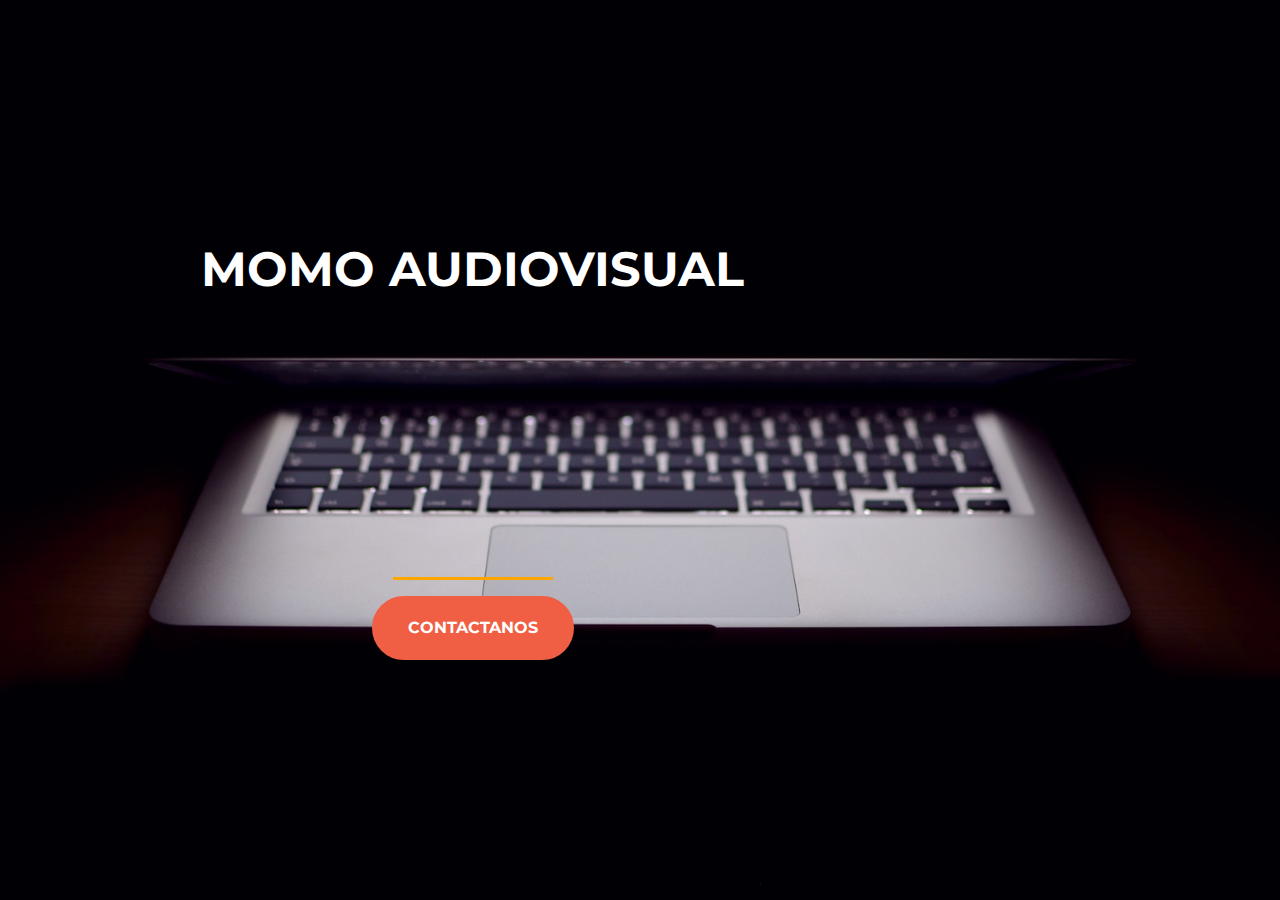
==== index.html @ d6fdf3bb "Add files via upload" ====
<!DOCTYPE html>
<html>
  <head>
    <title>Startup</title>
     <meta charset="utf-8">
    <meta name="viewport" content="width=device-width, initial-scale=1, shrink-to-fit=no">

    <!-- Google Fonts -->
    <link href="https://fonts.googleapis.com/css?family=Montserrat" rel="stylesheet">

    <!-- Bootstrap CSS from a CDN. This way you don't have to include the bootstrap file yourself -->
    <link rel="stylesheet" href="https://stackpath.bootstrapcdn.com/bootstrap/4.3.1/css/bootstrap.min.css" integrity="sha384-ggOyR0iXCbMQv3Xipma34MD+dH/1fQ784/j6cY/iJTQUOhcWr7x9JvoRxT2MZw1T" crossorigin="anonymous">
    
    <!-- Your own stylesheet -->
    <link rel="stylesheet" type="text/css" href="style.css">
  </head>
  <body>
    <div class="container h-100 d-flex align-items-center" >
      <div class="row">
      <header class="text-center col-12">
        <h1><strong> Momo Audiovisual</strong></h1>
      </header>
      <div class="espacio"></div>
      <section class="text-center col-12">
        <hr>
       <a href="https://mailchi.mp/5614dbb5515a/momoaudiovisual"> <button type="button" class="btn btn-primary btn-xl">Contactanos </button></a>
      </section>
      </div>
    </div>
  </body>
</html>
---- style.css ----
body,
html {
  width: 100%;
  height: 100%;
  font-family: 'Montserrat', sans-serif;
  color:white;
  background: url(header.jpg) no-repeat center center fixed;
  -webkit-background-size: cover;
  -moz-background-size: cover;
  -o-background-size: cover;
  background-size: cover;
}
h1  {
	font-size: 3rem;
	color: white;
	text-transform: uppercase;
}

hr{
	border-color: orange;
	border-width: 3px;
	max-width:10rem;
}


.espacio {
	height: 20rem;
}
.titulo {
	
	display: flex;
	justify-content: center;
	align-items: center;
	margin-top: center;
}
.btn {
	font-weight: 700;
	border-radius: 300px;
	text-transform: uppercase;
}
.btn-primary {
	background-color: #F05F44;
	border-color: #F05F44;
	border-width: 4px;
}
.btn-primary:hover {
	background-color: #ee4b08;
	border-color: #ee4b08;
	border-width: 6px;
}
.btn-xl {
	padding: 1rem 2rem;
}
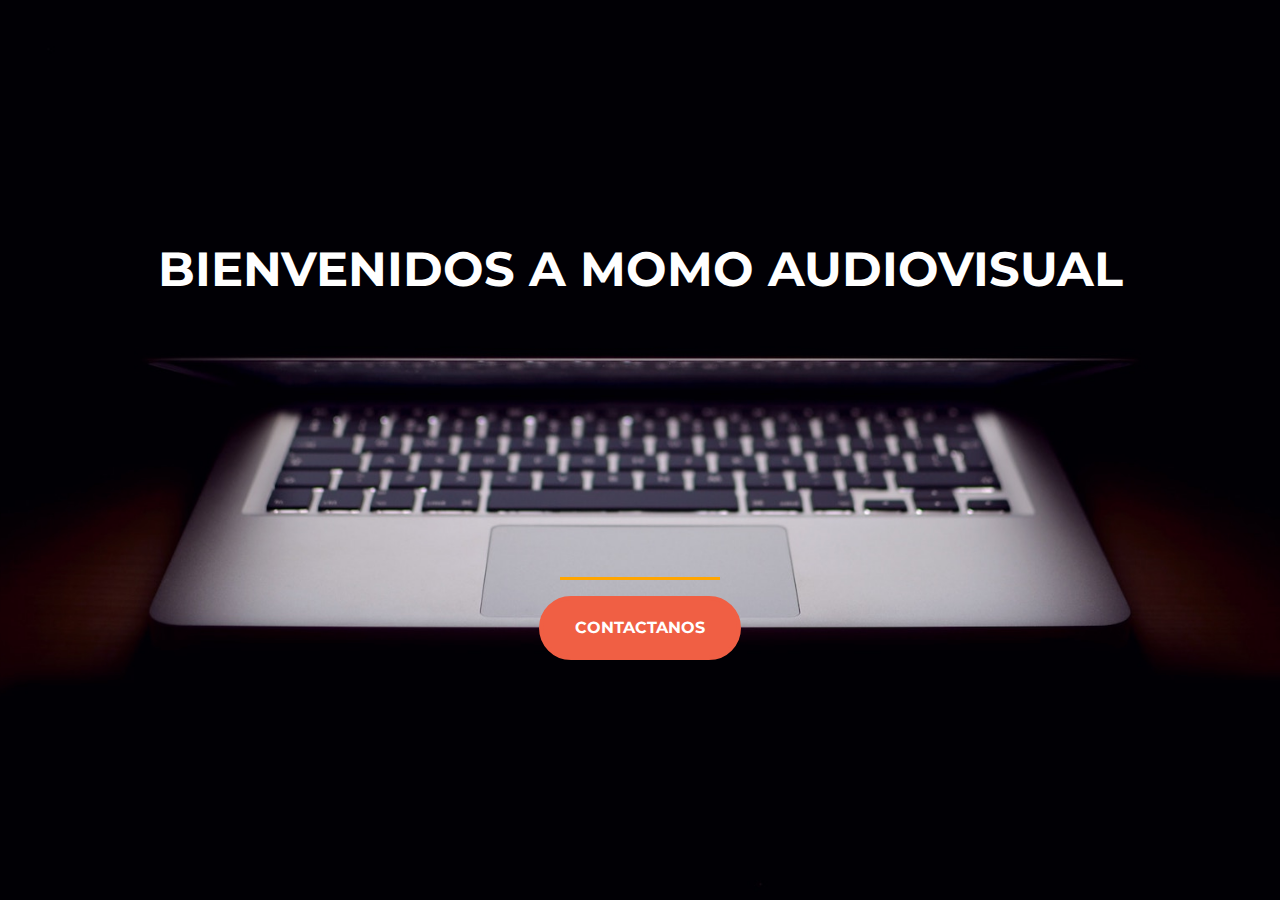
==== commit f5889d23: "Add files via upload" ====
--- a/index.html
+++ b/index.html
@@ -18,7 +18,7 @@
     <div class="container h-100 d-flex align-items-center" >
       <div class="row">
       <header class="text-center col-12">
-        <h1><strong> Momo Audiovisual</strong></h1>
+        <h1><strong> Bienvenidos a Momo Audiovisual</strong></h1>
       </header>
       <div class="espacio"></div>
       <section class="text-center col-12">
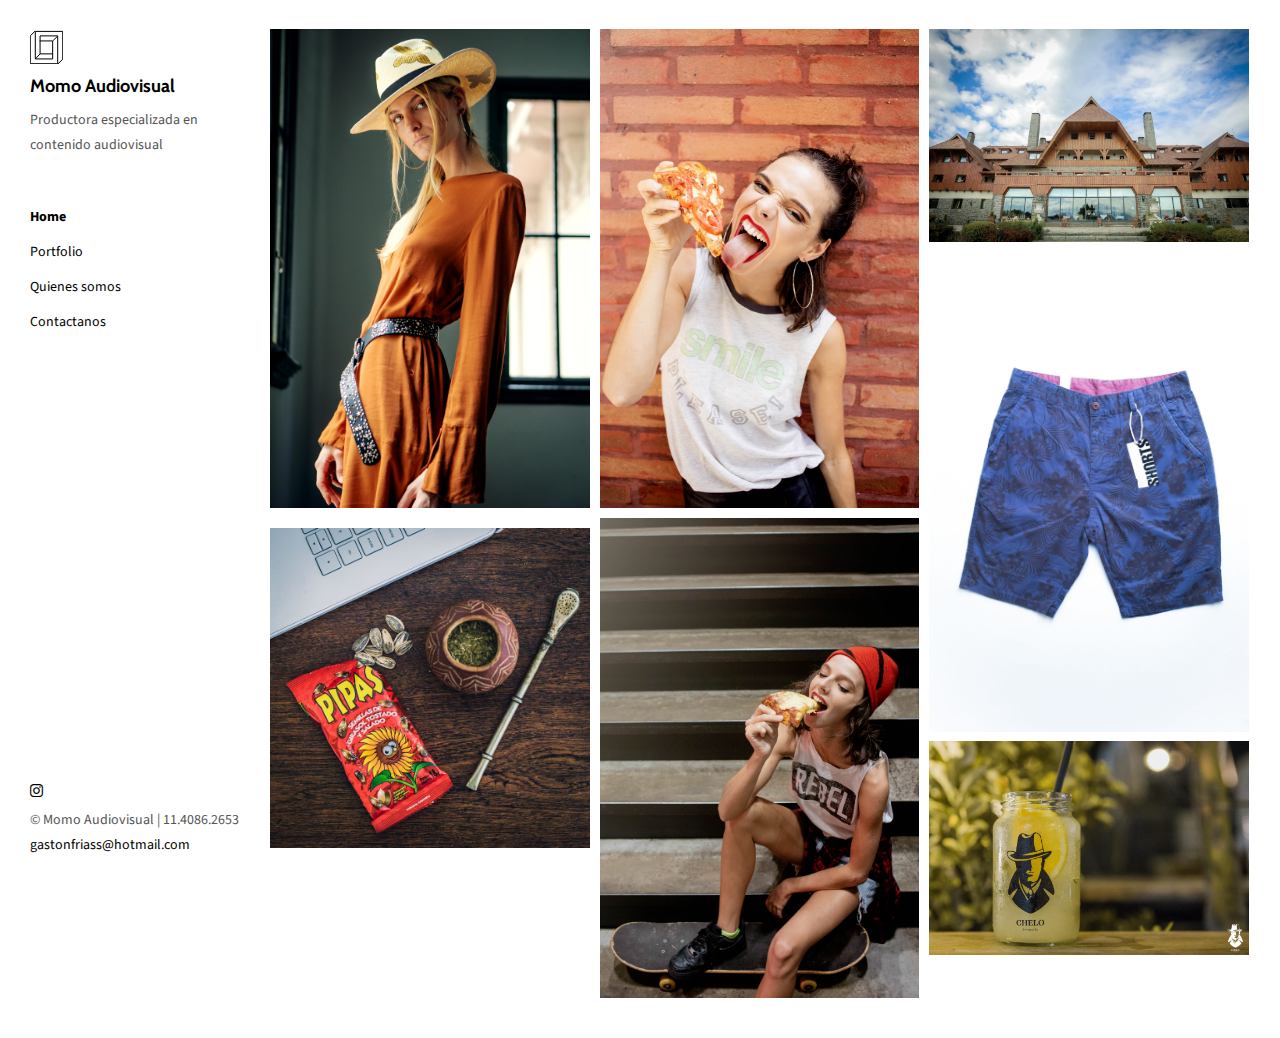
==== commit 5cae4e0c: "Add files via upload" ====
--- a/index.html
+++ b/index.html
@@ -1,31 +1,205 @@
 <!DOCTYPE html>
-<html>
-  <head>
-    <title>Startup</title>
-     <meta charset="utf-8">
-    <meta name="viewport" content="width=device-width, initial-scale=1, shrink-to-fit=no">
-
-    <!-- Google Fonts -->
-    <link href="https://fonts.googleapis.com/css?family=Montserrat" rel="stylesheet">
-
-    <!-- Bootstrap CSS from a CDN. This way you don't have to include the bootstrap file yourself -->
-    <link rel="stylesheet" href="https://stackpath.bootstrapcdn.com/bootstrap/4.3.1/css/bootstrap.min.css" integrity="sha384-ggOyR0iXCbMQv3Xipma34MD+dH/1fQ784/j6cY/iJTQUOhcWr7x9JvoRxT2MZw1T" crossorigin="anonymous">
-    
-    <!-- Your own stylesheet -->
-    <link rel="stylesheet" type="text/css" href="style.css">
-  </head>
-  <body>
-    <div class="container h-100 d-flex align-items-center" >
-      <div class="row">
-      <header class="text-center col-12">
-        <h1><strong> Bienvenidos a Momo Audiovisual</strong></h1>
-      </header>
-      <div class="espacio"></div>
-      <section class="text-center col-12">
-        <hr>
-       <a href="https://mailchi.mp/5614dbb5515a/momoaudiovisual"> <button type="button" class="btn btn-primary btn-xl">Contactanos </button></a>
-      </section>
+<html lang="en">
+
+<head>
+  <meta charset="UTF-8">
+  <meta content="IE=edge" http-equiv="X-UA-Compatible">
+  <meta content="width=device-width,initial-scale=1" name="viewport">
+  <meta content="Page description" name="description">
+  <meta name="google" content="notranslate" />
+  <meta content="Mashup templates have been developped by Orson.io team" name="author">
+
+  <!-- Disable tap highlight on IE -->
+  <meta name="msapplication-tap-highlight" content="no">
+  
+  <link href="./assets/apple-icon-180x180.png" rel="apple-touch-icon">
+  <link href="./assets/favicon.ico" rel="icon">
+
+
+
+  <title>Momo Audiovisual</title>  
+
+<link href="./main.82cfd66e.css" rel="stylesheet"></head>
+
+<body>
+
+<!-- Add your content of header -->
+<header class="">
+  <div class="navbar navbar-default visible-xs">
+    <button type="button" class="navbar-toggle collapsed">
+      <span class="sr-only">Toggle navigation</span>
+      <span class="icon-bar"></span>
+      <span class="icon-bar"></span>
+      <span class="icon-bar"></span>
+    </button>
+    <a href="./index.html" class="navbar-brand">Momo Audiovisual</a>
+  </div>
+
+  <nav class="sidebar">
+    <div class="navbar-collapse" id="navbar-collapse">
+      <div class="site-header hidden-xs">
+          <a class="site-brand" href="./index.html" title="">
+            <img class="img-responsive site-logo" alt="" src="./assets/images/mashup-logo.svg">
+            Momo Audiovisual
+          </a>
+        <p>Productora especializada en contenido audiovisual</p>
       </div>
-    </div>
-  </body>
-</html>
+      <ul class="nav">
+        <li><a href="./index.html" title="">Home</a></li>
+        <li><a href="./about.html" title="">Portfolio</a></li>
+        <li><a href="./services.html" title="">Quienes somos</a></li>
+        <li><a href="./contact.html" title="">Contactanos</a></li>
+        
+      </ul>
+
+      <nav class="nav-footer">
+        <p class="nav-footer-social-buttons">
+          <a class="fa-icon" href="https://www.instagram.com/momo.audiovisual" title="">
+            <i class="fa fa-instagram"></i>
+          </a>
+          
+        </p>
+        <p>© Momo Audiovisual | 11.4086.2653 <a href="mailto:gastonfriass@hotmail.com" title="mail">gastonfriass@hotmail.com</a></p>
+      </nav>  
+    </div> 
+  </nav>
+</header>
+<main class="" id="main-collapse">
+
+<!-- Add your site or app content here -->
+ 
+<div class="hero-full-wrapper">
+  <div class="grid">
+  <div class="gutter-sizer"></div>
+    <div class="grid-sizer"></div>
+    
+    <div class="grid-item">
+      <img class="img-responsive" alt="" src="./assets/images/img-12.jpg">
+      <a href="./project.html" class="project-description">
+        <div class="project-text-holder">
+          <div class="project-text-inner">
+            <h3>Fashion</h3>
+            <p>Entrá a nuestro portfolio</p>
+          </div>
+        </div>
+      </a>
+    </div>
+
+    
+    <div class="grid-item">
+      <img class="img-responsive" alt="" src="./assets/images/img-05.jpg">
+      <a href="./project.html" class="project-description">
+        <div class="project-text-holder">
+          <div class="project-text-inner">
+            <h3>Kentucky</h3>
+            <p>Mirá la campaña</p>
+          </div>
+        </div>
+      </a>
+    </div>
+
+    <div class="grid-item">
+      <img class="img-responsive" alt="" src="./assets/images/img-13.jpg">
+      <a href="./project.html" class="project-description">
+        <div class="project-text-holder">
+          <div class="project-text-inner">
+            <h3>Eventos</h3>
+            <p>Nuestros clientes</p>
+          </div>
+        </div>
+      </a>
+    </div>
+    <div class="grid-item">
+      <img class="img-responsive" alt="" src="./assets/images/img-07.jpg">
+      <a href="./project.html" class="project-description">
+        <div class="project-text-holder">
+          <div class="project-text-inner">
+            <h3>Foto Producto</h3>
+            <p>Mirá el resto</p>
+          </div>
+        </div>
+      </a>
+    </div>
+    
+    <div class="grid-item">
+      <img class="img-responsive" alt="" src="./assets/images/img-04.jpg">
+      <a href="./project.html" class="project-description">
+        <div class="project-text-holder">
+          <div class="project-text-inner">
+            <h3>Foto Producto</h3>
+            <p>Mirá el resto</p>
+          </div>
+        </div>
+      </a>
+    </div>
+
+    <div class="grid-item">
+      <img class="img-responsive" alt="" src="./assets/images/img-11.jpg">
+      <a href="./project.html" class="project-description">
+        <div class="project-text-holder">
+          <div class="project-text-inner">
+            <h3>Foto Producto</h3>
+            <p>Mirá el resto</p>
+          </div>
+        </div>
+      </a>
+    </div>
+
+    <div class="grid-item">
+      <img class="img-responsive" alt="" src="./assets/images/img-10.jpg">
+      <a href="./project.html" class="project-description">
+        <div class="project-text-holder">
+          <div class="project-text-inner">
+            <h3>Marcas</h3>
+            <p>Averiguá más</p>
+          </div>
+        </div>
+      </a>
+    </div>
+    <div class="grid-item">
+      <img class="img-responsive" alt="" src="./assets/images/img-03.jpg">
+      <a href="./project.html" class="project-description">
+        <div class="project-text-holder">
+          <div class="project-text-inner">
+            <h3>Foto Producto</h3>
+            <p>Discover more</p>
+          </div>
+        </div>
+      </a>
+    </div>
+    
+  </div>
+</div>
+
+
+<script>
+  document.addEventListener("DOMContentLoaded", function (event) {
+     masonryBuild();
+  });
+</script>
+
+</main>
+
+<script>
+document.addEventListener("DOMContentLoaded", function (event) {
+  navbarToggleSidebar();
+  navActivePage();
+});
+</script>
+
+<!-- Google Analytics: change UA-XXXXX-X to be your site's ID 
+
+<script>
+  (function (i, s, o, g, r, a, m) {
+    i['GoogleAnalyticsObject'] = r; i[r] = i[r] || function () {
+      (i[r].q = i[r].q || []).push(arguments)
+    }, i[r].l = 1 * new Date(); a = s.createElement(o),
+      m = s.getElementsByTagName(o)[0]; a.async = 1; a.src = g; m.parentNode.insertBefore(a, m)
+  })(window, document, 'script', '//www.google-analytics.com/analytics.js', 'ga');
+  ga('create', 'UA-XXXXX-X', 'auto');
+  ga('send', 'pageview');
+</script>
+
+--><script type="text/javascript" src="./main.85741bff.js"></script></body>
+
+</html>--- a/main.82cfd66e.css
+++ b/main.82cfd66e.css
@@ -0,0 +1,3018 @@
+@import url(https://fonts.googleapis.com/css?family=Cabin:400,700|Source+Sans+Pro:400,700);
+@import url(https://maxcdn.bootstrapcdn.com/font-awesome/4.7.0/css/font-awesome.min.css);
+/*! * Bootstrap v3.3.7 (http: //getbootstrap.com) * Copyright 2011-2016 Twitter, Inc. * Licensed under MIT (https: //github.com/twbs/bootstrap/blob/master/LICENSE) */html {
+    font-family: sans-serif;
+    -ms-text-size-adjust: 100%;
+    -webkit-text-size-adjust: 100%}
+body {
+    margin: 0}
+article,aside,details,figcaption,figure,footer,header,hgroup,main,menu,nav,section,summary {
+    display: block}
+audio,canvas,progress,video {
+    display: inline-block;
+    vertical-align: baseline}
+audio: not([controls]) {
+    display: none;
+    height: 0}
+[hidden],template {
+    display: none}
+a {
+    background-color: transparent}
+a:active,a:hover {
+    outline: 0}
+abbr[title] {
+    border-bottom: 1px dotted}
+b,strong {
+    font-weight: 700}
+dfn {
+    font-style: italic}
+h1 {
+    font-size: 2em;
+    margin: .67em 0}
+mark {
+    background: #ff0;
+    color: #000}
+small {
+    font-size: 80%}
+sub,sup {
+    font-size: 75%;
+    line-height: 0;
+    position: relative;
+    vertical-align: baseline}
+sup {
+    top: -.5em}
+sub {
+    bottom: -.25em}
+img {
+    border: 0}
+svg: not(: root) {
+    overflow: hidden}
+figure {
+    margin: 1em 40px}
+hr {
+    box-sizing: content-box;
+    height: 0}
+pre {
+    overflow: auto}
+code,kbd,pre,samp {
+    font-family: monospace,monospace;
+    font-size: 1em}
+button,input,optgroup,select,textarea {
+    color: inherit;
+    font: inherit;
+    margin: 0}
+button {
+    overflow: visible}
+button,select {
+    text-transform: none}
+button,html input[type=button],input[type=reset],input[type=submit] {
+    -webkit-appearance: button;
+    cursor: pointer}
+button[disabled],html input[disabled] {
+    cursor: default}
+button:: -moz-focus-inner,input:: -moz-focus-inner {
+    border: 0;
+    padding: 0}
+input {
+    line-height: normal}
+input[type=checkbox],input[type=radio] {
+    box-sizing: border-box;
+    padding: 0}
+input[type=number]:: -webkit-inner-spin-button,input[type=number]:: -webkit-outer-spin-button {
+    height: auto}
+input[type=search] {
+    -webkit-appearance: textfield;
+    box-sizing: content-box}
+input[type=search]:: -webkit-search-cancel-button,input[type=search]:: -webkit-search-decoration {
+    -webkit-appearance: none}
+fieldset {
+    border: 1px solid silver;
+    margin: 0 2px;
+    padding: .35em .625em .75em}
+textarea {
+    overflow: auto}
+optgroup {
+    font-weight: 700}
+table {
+    border-collapse: collapse;
+    border-spacing: 0}
+td,th {
+    padding: 0}
+@media print {
+    *,:after,:before {
+    background: transparent!important;
+    color: #000!important;
+    box-shadow: none!important;
+    text-shadow: none!important}
+a,a:visited {
+    text-decoration: underline}
+a[href]:after {
+    content: " (" attr(href) ")"}
+abbr[title]:after {
+    content: " (" attr(title) ")"}
+a[href^="#"]:after,a[href^="javascript: "]:after {
+    content: ""}
+blockquote,pre {
+    border: 1px solid #999;
+    page-break-inside: avoid}
+thead {
+    display: table-header-group}
+img,tr {
+    page-break-inside: avoid}
+img {
+    max-width: 100%!important}
+h2,h3,p {
+    orphans: 3;
+    widows: 3}
+h2,h3 {
+    page-break-after: avoid}
+.navbar {
+    display: none}
+.btn>.caret,.dropup>.btn>.caret {
+    border-top-color: #000!important}
+.label {
+    border: 1px solid #000}
+.table {
+    border-collapse: collapse!important}
+.table td,.table th {
+    background-color: #fff!important}
+.table-bordered td,.table-bordered th {
+    border: 1px solid #ddd!important}
+}
+*,:after,:before {
+    -webkit-box-sizing: border-box;
+    -moz-box-sizing: border-box;
+    box-sizing: border-box}
+html {
+    font-size: 10px;
+    -webkit-tap-highlight-color: transparent}
+body {
+    font-family: Source Sans Pro,Helvetica,Arial,sans-serif;
+    font-size: 14px;
+    line-height: 1.78;
+    color: #555;
+    background-color: #fff}
+button,input,select,textarea {
+    font-family: inherit;
+    font-size: inherit;
+    line-height: inherit}
+a {
+    color: #ff6360;
+    text-decoration: none}
+a:focus,a:hover {
+    color: #ff1814;
+    text-decoration: underline}
+a:focus {
+    outline: 5px auto -webkit-focus-ring-color;
+    outline-offset: -2px}
+figure {
+    margin: 0}
+img {
+    vertical-align: middle}
+.img-responsive {
+    display: block;
+    max-width: 100%;
+    height: auto}
+.img-rounded {
+    border-radius: 2px}
+.img-thumbnail {
+    padding: 4px;
+    line-height: 1.78;
+    background-color: #fff;
+    border: 1px solid #ddd;
+    border-radius: 2px;
+    -webkit-transition: all .2s ease-in-out;
+    -o-transition: all .2s ease-in-out;
+    transition: all .2s ease-in-out;
+    display: inline-block;
+    max-width: 100%;
+    height: auto}
+.img-circle {
+    border-radius: 50%}
+hr {
+    margin-top: 24px;
+    margin-bottom: 24px;
+    border: 0;
+    border-top: 1px solid #eee}
+.sr-only {
+    position: absolute;
+    width: 1px;
+    height: 1px;
+    margin: -1px;
+    padding: 0;
+    overflow: hidden;
+    clip: rect(0,0,0,0);
+    border: 0}
+.sr-only-focusable:active,.sr-only-focusable:focus {
+    position: static;
+    width: auto;
+    height: auto;
+    margin: 0;
+    overflow: visible;
+    clip: auto}
+[role=button] {
+    cursor: pointer}
+.h1,.h2,.h3,.h4,.h5,.h6,h1,h2,h3,h4,h5,h6 {
+    font-family: Cabin,Helvetica,Arial,sans-serif;
+    font-weight: 700;
+    line-height: 1.1;
+    color: #000}
+.h1 .small,.h1 small,.h2 .small,.h2 small,.h3 .small,.h3 small,.h4 .small,.h4 small,.h5 .small,.h5 small,.h6 .small,.h6 small,h1 .small,h1 small,h2 .small,h2 small,h3 .small,h3 small,h4 .small,h4 small,h5 .small,h5 small,h6 .small,h6 small {
+    font-weight: 400;
+    line-height: 1;
+    color: #777}
+.h1,.h2,.h3,h1,h2,h3 {
+    margin-top: 24px;
+    margin-bottom: 12px}
+.h1 .small,.h1 small,.h2 .small,.h2 small,.h3 .small,.h3 small,h1 .small,h1 small,h2 .small,h2 small,h3 .small,h3 small {
+    font-size: 65%}
+.h4,.h5,.h6,h4,h5,h6 {
+    margin-top: 12px;
+    margin-bottom: 12px}
+.h4 .small,.h4 small,.h5 .small,.h5 small,.h6 .small,.h6 small,h4 .small,h4 small,h5 .small,h5 small,h6 .small,h6 small {
+    font-size: 75%}
+.h1,h1 {
+    font-size: 44px}
+.h2,h2 {
+    font-size: 33px}
+.h3,h3 {
+    font-size: 25px}
+.h4,h4 {
+    font-size: 19px}
+.h5,h5 {
+    font-size: 14px}
+.h6,h6 {
+    font-size: 12px}
+p {
+    margin: 0 0 12px}
+.lead {
+    margin-bottom: 24px;
+    font-size: 16px;
+    font-weight: 300;
+    line-height: 1.4}
+@media (min-width: 768px) {
+    .lead {
+    font-size: 21px}
+}
+.small,small {
+    font-size: 85%}
+.mark,mark {
+    background-color: #fcf8e3;
+    padding: .2em}
+.text-left {
+    text-align: left}
+.text-right {
+    text-align: right}
+.text-center {
+    text-align: center}
+.text-justify {
+    text-align: justify}
+.text-nowrap {
+    white-space: nowrap}
+.text-lowercase {
+    text-transform: lowercase}
+.initialism,.text-uppercase {
+    text-transform: uppercase}
+.text-capitalize {
+    text-transform: capitalize}
+.text-muted {
+    color: #777}
+.text-primary {
+    color: #ff6360}
+a.text-primary:focus,a.text-primary:hover {
+    color: #ff312d}
+.text-success {
+    color: #fff}
+a.text-success:focus,a.text-success:hover {
+    color: #e6e6e6}
+.text-info {
+    color: #31708f}
+a.text-info:focus,a.text-info:hover {
+    color: #245269}
+.text-warning {
+    color: #8a6d3b}
+a.text-warning:focus,a.text-warning:hover {
+    color: #66512c}
+.text-danger {
+    color: #fff}
+a.text-danger:focus,a.text-danger:hover {
+    color: #e6e6e6}
+.bg-primary {
+    color: #fff;
+    background-color: #ff6360}
+a.bg-primary:focus,a.bg-primary:hover {
+    background-color: #ff312d}
+.bg-success {
+    background-color: #57ce6e}
+a.bg-success:focus,a.bg-success:hover {
+    background-color: #37bb50}
+.bg-info {
+    background-color: #d9edf7}
+a.bg-info:focus,a.bg-info:hover {
+    background-color: #afd9ee}
+.bg-warning {
+    background-color: #fcf8e3}
+a.bg-warning:focus,a.bg-warning:hover {
+    background-color: #f7ecb5}
+.bg-danger {
+    background-color: #ee624b}
+a.bg-danger:focus,a.bg-danger:hover {
+    background-color: #ea391c}
+.page-header {
+    padding-bottom: 11px;
+    margin: 48px 0 24px;
+    border-bottom: 1px solid #eee}
+ol,ul {
+    margin-top: 0;
+    margin-bottom: 12px}
+ol ol,ol ul,ul ol,ul ul {
+    margin-bottom: 0}
+.list-inline,.list-unstyled {
+    padding-left: 0;
+    list-style: none}
+.list-inline {
+    margin-left: -5px}
+.list-inline>li {
+    display: inline-block;
+    padding-left: 5px;
+    padding-right: 5px}
+dl {
+    margin-top: 0;
+    margin-bottom: 24px}
+dd,dt {
+    line-height: 1.78}
+dt {
+    font-weight: 700}
+dd {
+    margin-left: 0}
+.dl-horizontal dd:after,.dl-horizontal dd:before {
+    content: " ";
+    display: table}
+.dl-horizontal dd:after {
+    clear: both}
+@media (min-width: 768px) {
+    .dl-horizontal dt {
+    float: left;
+    width: 160px;
+    clear: left;
+    text-align: right;
+    overflow: hidden;
+    text-overflow: ellipsis;
+    white-space: nowrap}
+.dl-horizontal dd {
+    margin-left: 180px}
+}
+abbr[data-original-title],abbr[title] {
+    cursor: help;
+    border-bottom: 1px dotted #777}
+.initialism {
+    font-size: 90%}
+blockquote {
+    padding: 12px 24px;
+    margin: 0 0 24px;
+    font-size: 17.5px;
+    border-left: 5px solid #eee}
+blockquote ol: last-child,blockquote p: last-child,blockquote ul: last-child {
+    margin-bottom: 0}
+blockquote .small,blockquote footer,blockquote small {
+    display: block;
+    font-size: 80%;
+    line-height: 1.78;
+    color: #777}
+blockquote .small:before,blockquote footer:before,blockquote small:before {
+    content: "\2014 \A0"}
+.blockquote-reverse,blockquote.pull-right {
+    padding-right: 15px;
+    padding-left: 0;
+    border-right: 5px solid #eee;
+    border-left: 0;
+    text-align: right}
+.blockquote-reverse .small:before,.blockquote-reverse footer:before,.blockquote-reverse small:before,blockquote.pull-right .small:before,blockquote.pull-right footer:before,blockquote.pull-right small:before {
+    content: ""}
+.blockquote-reverse .small:after,.blockquote-reverse footer:after,.blockquote-reverse small:after,blockquote.pull-right .small:after,blockquote.pull-right footer:after,blockquote.pull-right small:after {
+    content: "\A0 \2014"}
+address {
+    margin-bottom: 24px;
+    font-style: normal;
+    line-height: 1.78}
+code,kbd,pre,samp {
+    font-family: Menlo,Monaco,Consolas,Courier New,monospace}
+code {
+    color: #c7254e;
+    background-color: #f9f2f4}
+code,kbd {
+    padding: 2px 4px;
+    font-size: 90%;
+    border-radius: 2px}
+kbd {
+    color: #fff;
+    background-color: #333;
+    box-shadow: inset 0 -1px 0 rgba(0,0,0,.25)}
+kbd kbd {
+    padding: 0;
+    font-size: 100%;
+    font-weight: 700;
+    box-shadow: none}
+pre {
+    display: block;
+    padding: 11.5px;
+    margin: 0 0 12px;
+    font-size: 13px;
+    line-height: 1.78;
+    word-break: break-all;
+    word-wrap: break-word;
+    color: #333;
+    background-color: #f5f5f5;
+    border: 1px solid #ccc;
+    border-radius: 2px}
+pre code {
+    padding: 0;
+    font-size: inherit;
+    color: inherit;
+    white-space: pre-wrap;
+    background-color: transparent;
+    border-radius: 0}
+.pre-scrollable {
+    max-height: 340px;
+    overflow-y: scroll}
+.container {
+    margin-right: auto;
+    margin-left: auto;
+    padding-left: 15px;
+    padding-right: 15px}
+.container:after,.container:before {
+    content: " ";
+    display: table}
+.container:after {
+    clear: both}
+@media (min-width: 768px) {
+    .container {
+    width: 750px}
+}
+@media (min-width: 992px) {
+    .container {
+    width: 970px}
+}
+@media (min-width: 1200px) {
+    .container {
+    width: 1170px}
+}
+.container-fluid {
+    margin-right: auto;
+    margin-left: auto;
+    padding-left: 15px;
+    padding-right: 15px}
+.container-fluid:after,.container-fluid:before {
+    content: " ";
+    display: table}
+.container-fluid:after {
+    clear: both}
+.row {
+    margin-left: -15px;
+    margin-right: -15px}
+.row:after,.row:before {
+    content: " ";
+    display: table}
+.row:after {
+    clear: both}
+.col-lg-1,.col-lg-2,.col-lg-3,.col-lg-4,.col-lg-5,.col-lg-6,.col-lg-7,.col-lg-8,.col-lg-9,.col-lg-10,.col-lg-11,.col-lg-12,.col-md-1,.col-md-2,.col-md-3,.col-md-4,.col-md-5,.col-md-6,.col-md-7,.col-md-8,.col-md-9,.col-md-10,.col-md-11,.col-md-12,.col-sm-1,.col-sm-2,.col-sm-3,.col-sm-4,.col-sm-5,.col-sm-6,.col-sm-7,.col-sm-8,.col-sm-9,.col-sm-10,.col-sm-11,.col-sm-12,.col-xs-1,.col-xs-2,.col-xs-3,.col-xs-4,.col-xs-5,.col-xs-6,.col-xs-7,.col-xs-8,.col-xs-9,.col-xs-10,.col-xs-11,.col-xs-12 {
+    position: relative;
+    min-height: 1px;
+    padding-left: 15px;
+    padding-right: 15px}
+.col-xs-1,.col-xs-2,.col-xs-3,.col-xs-4,.col-xs-5,.col-xs-6,.col-xs-7,.col-xs-8,.col-xs-9,.col-xs-10,.col-xs-11,.col-xs-12 {
+    float: left}
+.col-xs-1 {
+    width: 8.33333%}
+.col-xs-2 {
+    width: 16.66667%}
+.col-xs-3 {
+    width: 25%}
+.col-xs-4 {
+    width: 33.33333%}
+.col-xs-5 {
+    width: 41.66667%}
+.col-xs-6 {
+    width: 50%}
+.col-xs-7 {
+    width: 58.33333%}
+.col-xs-8 {
+    width: 66.66667%}
+.col-xs-9 {
+    width: 75%}
+.col-xs-10 {
+    width: 83.33333%}
+.col-xs-11 {
+    width: 91.66667%}
+.col-xs-12 {
+    width: 100%}
+.col-xs-pull-0 {
+    right: auto}
+.col-xs-pull-1 {
+    right: 8.33333%}
+.col-xs-pull-2 {
+    right: 16.66667%}
+.col-xs-pull-3 {
+    right: 25%}
+.col-xs-pull-4 {
+    right: 33.33333%}
+.col-xs-pull-5 {
+    right: 41.66667%}
+.col-xs-pull-6 {
+    right: 50%}
+.col-xs-pull-7 {
+    right: 58.33333%}
+.col-xs-pull-8 {
+    right: 66.66667%}
+.col-xs-pull-9 {
+    right: 75%}
+.col-xs-pull-10 {
+    right: 83.33333%}
+.col-xs-pull-11 {
+    right: 91.66667%}
+.col-xs-pull-12 {
+    right: 100%}
+.col-xs-push-0 {
+    left: auto}
+.col-xs-push-1 {
+    left: 8.33333%}
+.col-xs-push-2 {
+    left: 16.66667%}
+.col-xs-push-3 {
+    left: 25%}
+.col-xs-push-4 {
+    left: 33.33333%}
+.col-xs-push-5 {
+    left: 41.66667%}
+.col-xs-push-6 {
+    left: 50%}
+.col-xs-push-7 {
+    left: 58.33333%}
+.col-xs-push-8 {
+    left: 66.66667%}
+.col-xs-push-9 {
+    left: 75%}
+.col-xs-push-10 {
+    left: 83.33333%}
+.col-xs-push-11 {
+    left: 91.66667%}
+.col-xs-push-12 {
+    left: 100%}
+.col-xs-offset-0 {
+    margin-left: 0}
+.col-xs-offset-1 {
+    margin-left: 8.33333%}
+.col-xs-offset-2 {
+    margin-left: 16.66667%}
+.col-xs-offset-3 {
+    margin-left: 25%}
+.col-xs-offset-4 {
+    margin-left: 33.33333%}
+.col-xs-offset-5 {
+    margin-left: 41.66667%}
+.col-xs-offset-6 {
+    margin-left: 50%}
+.col-xs-offset-7 {
+    margin-left: 58.33333%}
+.col-xs-offset-8 {
+    margin-left: 66.66667%}
+.col-xs-offset-9 {
+    margin-left: 75%}
+.col-xs-offset-10 {
+    margin-left: 83.33333%}
+.col-xs-offset-11 {
+    margin-left: 91.66667%}
+.col-xs-offset-12 {
+    margin-left: 100%}
+@media (min-width: 768px) {
+    .col-sm-1,.col-sm-2,.col-sm-3,.col-sm-4,.col-sm-5,.col-sm-6,.col-sm-7,.col-sm-8,.col-sm-9,.col-sm-10,.col-sm-11,.col-sm-12 {
+    float: left}
+.col-sm-1 {
+    width: 8.33333%}
+.col-sm-2 {
+    width: 16.66667%}
+.col-sm-3 {
+    width: 25%}
+.col-sm-4 {
+    width: 33.33333%}
+.col-sm-5 {
+    width: 41.66667%}
+.col-sm-6 {
+    width: 50%}
+.col-sm-7 {
+    width: 58.33333%}
+.col-sm-8 {
+    width: 66.66667%}
+.col-sm-9 {
+    width: 75%}
+.col-sm-10 {
+    width: 83.33333%}
+.col-sm-11 {
+    width: 91.66667%}
+.col-sm-12 {
+    width: 100%}
+.col-sm-pull-0 {
+    right: auto}
+.col-sm-pull-1 {
+    right: 8.33333%}
+.col-sm-pull-2 {
+    right: 16.66667%}
+.col-sm-pull-3 {
+    right: 25%}
+.col-sm-pull-4 {
+    right: 33.33333%}
+.col-sm-pull-5 {
+    right: 41.66667%}
+.col-sm-pull-6 {
+    right: 50%}
+.col-sm-pull-7 {
+    right: 58.33333%}
+.col-sm-pull-8 {
+    right: 66.66667%}
+.col-sm-pull-9 {
+    right: 75%}
+.col-sm-pull-10 {
+    right: 83.33333%}
+.col-sm-pull-11 {
+    right: 91.66667%}
+.col-sm-pull-12 {
+    right: 100%}
+.col-sm-push-0 {
+    left: auto}
+.col-sm-push-1 {
+    left: 8.33333%}
+.col-sm-push-2 {
+    left: 16.66667%}
+.col-sm-push-3 {
+    left: 25%}
+.col-sm-push-4 {
+    left: 33.33333%}
+.col-sm-push-5 {
+    left: 41.66667%}
+.col-sm-push-6 {
+    left: 50%}
+.col-sm-push-7 {
+    left: 58.33333%}
+.col-sm-push-8 {
+    left: 66.66667%}
+.col-sm-push-9 {
+    left: 75%}
+.col-sm-push-10 {
+    left: 83.33333%}
+.col-sm-push-11 {
+    left: 91.66667%}
+.col-sm-push-12 {
+    left: 100%}
+.col-sm-offset-0 {
+    margin-left: 0}
+.col-sm-offset-1 {
+    margin-left: 8.33333%}
+.col-sm-offset-2 {
+    margin-left: 16.66667%}
+.col-sm-offset-3 {
+    margin-left: 25%}
+.col-sm-offset-4 {
+    margin-left: 33.33333%}
+.col-sm-offset-5 {
+    margin-left: 41.66667%}
+.col-sm-offset-6 {
+    margin-left: 50%}
+.col-sm-offset-7 {
+    margin-left: 58.33333%}
+.col-sm-offset-8 {
+    margin-left: 66.66667%}
+.col-sm-offset-9 {
+    margin-left: 75%}
+.col-sm-offset-10 {
+    margin-left: 83.33333%}
+.col-sm-offset-11 {
+    margin-left: 91.66667%}
+.col-sm-offset-12 {
+    margin-left: 100%}
+}
+@media (min-width: 992px) {
+    .col-md-1,.col-md-2,.col-md-3,.col-md-4,.col-md-5,.col-md-6,.col-md-7,.col-md-8,.col-md-9,.col-md-10,.col-md-11,.col-md-12 {
+    float: left}
+.col-md-1 {
+    width: 8.33333%}
+.col-md-2 {
+    width: 16.66667%}
+.col-md-3 {
+    width: 25%}
+.col-md-4 {
+    width: 33.33333%}
+.col-md-5 {
+    width: 41.66667%}
+.col-md-6 {
+    width: 50%}
+.col-md-7 {
+    width: 58.33333%}
+.col-md-8 {
+    width: 66.66667%}
+.col-md-9 {
+    width: 75%}
+.col-md-10 {
+    width: 83.33333%}
+.col-md-11 {
+    width: 91.66667%}
+.col-md-12 {
+    width: 100%}
+.col-md-pull-0 {
+    right: auto}
+.col-md-pull-1 {
+    right: 8.33333%}
+.col-md-pull-2 {
+    right: 16.66667%}
+.col-md-pull-3 {
+    right: 25%}
+.col-md-pull-4 {
+    right: 33.33333%}
+.col-md-pull-5 {
+    right: 41.66667%}
+.col-md-pull-6 {
+    right: 50%}
+.col-md-pull-7 {
+    right: 58.33333%}
+.col-md-pull-8 {
+    right: 66.66667%}
+.col-md-pull-9 {
+    right: 75%}
+.col-md-pull-10 {
+    right: 83.33333%}
+.col-md-pull-11 {
+    right: 91.66667%}
+.col-md-pull-12 {
+    right: 100%}
+.col-md-push-0 {
+    left: auto}
+.col-md-push-1 {
+    left: 8.33333%}
+.col-md-push-2 {
+    left: 16.66667%}
+.col-md-push-3 {
+    left: 25%}
+.col-md-push-4 {
+    left: 33.33333%}
+.col-md-push-5 {
+    left: 41.66667%}
+.col-md-push-6 {
+    left: 50%}
+.col-md-push-7 {
+    left: 58.33333%}
+.col-md-push-8 {
+    left: 66.66667%}
+.col-md-push-9 {
+    left: 75%}
+.col-md-push-10 {
+    left: 83.33333%}
+.col-md-push-11 {
+    left: 91.66667%}
+.col-md-push-12 {
+    left: 100%}
+.col-md-offset-0 {
+    margin-left: 0}
+.col-md-offset-1 {
+    margin-left: 8.33333%}
+.col-md-offset-2 {
+    margin-left: 16.66667%}
+.col-md-offset-3 {
+    margin-left: 25%}
+.col-md-offset-4 {
+    margin-left: 33.33333%}
+.col-md-offset-5 {
+    margin-left: 41.66667%}
+.col-md-offset-6 {
+    margin-left: 50%}
+.col-md-offset-7 {
+    margin-left: 58.33333%}
+.col-md-offset-8 {
+    margin-left: 66.66667%}
+.col-md-offset-9 {
+    margin-left: 75%}
+.col-md-offset-10 {
+    margin-left: 83.33333%}
+.col-md-offset-11 {
+    margin-left: 91.66667%}
+.col-md-offset-12 {
+    margin-left: 100%}
+}
+@media (min-width: 1200px) {
+    .col-lg-1,.col-lg-2,.col-lg-3,.col-lg-4,.col-lg-5,.col-lg-6,.col-lg-7,.col-lg-8,.col-lg-9,.col-lg-10,.col-lg-11,.col-lg-12 {
+    float: left}
+.col-lg-1 {
+    width: 8.33333%}
+.col-lg-2 {
+    width: 16.66667%}
+.col-lg-3 {
+    width: 25%}
+.col-lg-4 {
+    width: 33.33333%}
+.col-lg-5 {
+    width: 41.66667%}
+.col-lg-6 {
+    width: 50%}
+.col-lg-7 {
+    width: 58.33333%}
+.col-lg-8 {
+    width: 66.66667%}
+.col-lg-9 {
+    width: 75%}
+.col-lg-10 {
+    width: 83.33333%}
+.col-lg-11 {
+    width: 91.66667%}
+.col-lg-12 {
+    width: 100%}
+.col-lg-pull-0 {
+    right: auto}
+.col-lg-pull-1 {
+    right: 8.33333%}
+.col-lg-pull-2 {
+    right: 16.66667%}
+.col-lg-pull-3 {
+    right: 25%}
+.col-lg-pull-4 {
+    right: 33.33333%}
+.col-lg-pull-5 {
+    right: 41.66667%}
+.col-lg-pull-6 {
+    right: 50%}
+.col-lg-pull-7 {
+    right: 58.33333%}
+.col-lg-pull-8 {
+    right: 66.66667%}
+.col-lg-pull-9 {
+    right: 75%}
+.col-lg-pull-10 {
+    right: 83.33333%}
+.col-lg-pull-11 {
+    right: 91.66667%}
+.col-lg-pull-12 {
+    right: 100%}
+.col-lg-push-0 {
+    left: auto}
+.col-lg-push-1 {
+    left: 8.33333%}
+.col-lg-push-2 {
+    left: 16.66667%}
+.col-lg-push-3 {
+    left: 25%}
+.col-lg-push-4 {
+    left: 33.33333%}
+.col-lg-push-5 {
+    left: 41.66667%}
+.col-lg-push-6 {
+    left: 50%}
+.col-lg-push-7 {
+    left: 58.33333%}
+.col-lg-push-8 {
+    left: 66.66667%}
+.col-lg-push-9 {
+    left: 75%}
+.col-lg-push-10 {
+    left: 83.33333%}
+.col-lg-push-11 {
+    left: 91.66667%}
+.col-lg-push-12 {
+    left: 100%}
+.col-lg-offset-0 {
+    margin-left: 0}
+.col-lg-offset-1 {
+    margin-left: 8.33333%}
+.col-lg-offset-2 {
+    margin-left: 16.66667%}
+.col-lg-offset-3 {
+    margin-left: 25%}
+.col-lg-offset-4 {
+    margin-left: 33.33333%}
+.col-lg-offset-5 {
+    margin-left: 41.66667%}
+.col-lg-offset-6 {
+    margin-left: 50%}
+.col-lg-offset-7 {
+    margin-left: 58.33333%}
+.col-lg-offset-8 {
+    margin-left: 66.66667%}
+.col-lg-offset-9 {
+    margin-left: 75%}
+.col-lg-offset-10 {
+    margin-left: 83.33333%}
+.col-lg-offset-11 {
+    margin-left: 91.66667%}
+.col-lg-offset-12 {
+    margin-left: 100%}
+}
+table {
+    background-color: transparent}
+caption {
+    padding-top: 8px;
+    padding-bottom: 8px;
+    color: #777}
+caption,th {
+    text-align: left}
+.table {
+    width: 100%;
+    max-width: 100%;
+    margin-bottom: 24px}
+.table>tbody>tr>td,.table>tbody>tr>th,.table>tfoot>tr>td,.table>tfoot>tr>th,.table>thead>tr>td,.table>thead>tr>th {
+    padding: 8px;
+    line-height: 1.78;
+    vertical-align: top;
+    border-top: 1px solid #ddd}
+.table>thead>tr>th {
+    vertical-align: bottom;
+    border-bottom: 2px solid #ddd}
+.table>caption+thead>tr:first-child>td,.table>caption+thead>tr:first-child>th,.table>colgroup+thead>tr:first-child>td,.table>colgroup+thead>tr:first-child>th,.table>thead:first-child>tr:first-child>td,.table>thead:first-child>tr:first-child>th {
+    border-top: 0}
+.table>tbody+tbody {
+    border-top: 2px solid #ddd}
+.table .table {
+    background-color: #fff}
+.table-condensed>tbody>tr>td,.table-condensed>tbody>tr>th,.table-condensed>tfoot>tr>td,.table-condensed>tfoot>tr>th,.table-condensed>thead>tr>td,.table-condensed>thead>tr>th {
+    padding: 5px}
+.table-bordered,.table-bordered>tbody>tr>td,.table-bordered>tbody>tr>th,.table-bordered>tfoot>tr>td,.table-bordered>tfoot>tr>th,.table-bordered>thead>tr>td,.table-bordered>thead>tr>th {
+    border: 1px solid #ddd}
+.table-bordered>thead>tr>td,.table-bordered>thead>tr>th {
+    border-bottom-width: 2px}
+.table-striped>tbody>tr: nth-of-type(odd) {
+    background-color: #f9f9f9}
+.table-hover>tbody>tr:hover {
+    background-color: #f5f5f5}
+table col[class*=col-] {
+    position: static;
+    float: none;
+    display: table-column}
+table td[class*=col-],table th[class*=col-] {
+    position: static;
+    float: none;
+    display: table-cell}
+.table>tbody>tr.active>td,.table>tbody>tr.active>th,.table>tbody>tr>td.active,.table>tbody>tr>th.active,.table>tfoot>tr.active>td,.table>tfoot>tr.active>th,.table>tfoot>tr>td.active,.table>tfoot>tr>th.active,.table>thead>tr.active>td,.table>thead>tr.active>th,.table>thead>tr>td.active,.table>thead>tr>th.active {
+    background-color: #f5f5f5}
+.table-hover>tbody>tr.active:hover>td,.table-hover>tbody>tr.active:hover>th,.table-hover>tbody>tr:hover>.active,.table-hover>tbody>tr>td.active:hover,.table-hover>tbody>tr>th.active:hover {
+    background-color: #e8e8e8}
+.table>tbody>tr.success>td,.table>tbody>tr.success>th,.table>tbody>tr>td.success,.table>tbody>tr>th.success,.table>tfoot>tr.success>td,.table>tfoot>tr.success>th,.table>tfoot>tr>td.success,.table>tfoot>tr>th.success,.table>thead>tr.success>td,.table>thead>tr.success>th,.table>thead>tr>td.success,.table>thead>tr>th.success {
+    background-color: #57ce6e}
+.table-hover>tbody>tr.success:hover>td,.table-hover>tbody>tr.success:hover>th,.table-hover>tbody>tr:hover>.success,.table-hover>tbody>tr>td.success:hover,.table-hover>tbody>tr>th.success:hover {
+    background-color: #43c85d}
+.table>tbody>tr.info>td,.table>tbody>tr.info>th,.table>tbody>tr>td.info,.table>tbody>tr>th.info,.table>tfoot>tr.info>td,.table>tfoot>tr.info>th,.table>tfoot>tr>td.info,.table>tfoot>tr>th.info,.table>thead>tr.info>td,.table>thead>tr.info>th,.table>thead>tr>td.info,.table>thead>tr>th.info {
+    background-color: #d9edf7}
+.table-hover>tbody>tr.info:hover>td,.table-hover>tbody>tr.info:hover>th,.table-hover>tbody>tr:hover>.info,.table-hover>tbody>tr>td.info:hover,.table-hover>tbody>tr>th.info:hover {
+    background-color: #c4e3f3}
+.table>tbody>tr.warning>td,.table>tbody>tr.warning>th,.table>tbody>tr>td.warning,.table>tbody>tr>th.warning,.table>tfoot>tr.warning>td,.table>tfoot>tr.warning>th,.table>tfoot>tr>td.warning,.table>tfoot>tr>th.warning,.table>thead>tr.warning>td,.table>thead>tr.warning>th,.table>thead>tr>td.warning,.table>thead>tr>th.warning {
+    background-color: #fcf8e3}
+.table-hover>tbody>tr.warning:hover>td,.table-hover>tbody>tr.warning:hover>th,.table-hover>tbody>tr:hover>.warning,.table-hover>tbody>tr>td.warning:hover,.table-hover>tbody>tr>th.warning:hover {
+    background-color: #faf2cc}
+.table>tbody>tr.danger>td,.table>tbody>tr.danger>th,.table>tbody>tr>td.danger,.table>tbody>tr>th.danger,.table>tfoot>tr.danger>td,.table>tfoot>tr.danger>th,.table>tfoot>tr>td.danger,.table>tfoot>tr>th.danger,.table>thead>tr.danger>td,.table>thead>tr.danger>th,.table>thead>tr>td.danger,.table>thead>tr>th.danger {
+    background-color: #ee624b}
+.table-hover>tbody>tr.danger:hover>td,.table-hover>tbody>tr.danger:hover>th,.table-hover>tbody>tr:hover>.danger,.table-hover>tbody>tr>td.danger:hover,.table-hover>tbody>tr>th.danger:hover {
+    background-color: #ec4e34}
+.table-responsive {
+    overflow-x: auto;
+    min-height: .01%}
+@media screen and (max-width: 767px) {
+    .table-responsive {
+    width: 100%;
+    margin-bottom: 18px;
+    overflow-y: hidden;
+    -ms-overflow-style: -ms-autohiding-scrollbar;
+    border: 1px solid #ddd}
+.table-responsive>.table {
+    margin-bottom: 0}
+.table-responsive>.table>tbody>tr>td,.table-responsive>.table>tbody>tr>th,.table-responsive>.table>tfoot>tr>td,.table-responsive>.table>tfoot>tr>th,.table-responsive>.table>thead>tr>td,.table-responsive>.table>thead>tr>th {
+    white-space: nowrap}
+.table-responsive>.table-bordered {
+    border: 0}
+.table-responsive>.table-bordered>tbody>tr>td:first-child,.table-responsive>.table-bordered>tbody>tr>th:first-child,.table-responsive>.table-bordered>tfoot>tr>td:first-child,.table-responsive>.table-bordered>tfoot>tr>th:first-child,.table-responsive>.table-bordered>thead>tr>td:first-child,.table-responsive>.table-bordered>thead>tr>th:first-child {
+    border-left: 0}
+.table-responsive>.table-bordered>tbody>tr>td: last-child,.table-responsive>.table-bordered>tbody>tr>th: last-child,.table-responsive>.table-bordered>tfoot>tr>td: last-child,.table-responsive>.table-bordered>tfoot>tr>th: last-child,.table-responsive>.table-bordered>thead>tr>td: last-child,.table-responsive>.table-bordered>thead>tr>th: last-child {
+    border-right: 0}
+.table-responsive>.table-bordered>tbody>tr: last-child>td,.table-responsive>.table-bordered>tbody>tr: last-child>th,.table-responsive>.table-bordered>tfoot>tr: last-child>td,.table-responsive>.table-bordered>tfoot>tr: last-child>th {
+    border-bottom: 0}
+}
+fieldset {
+    margin: 0;
+    min-width: 0}
+fieldset,legend {
+    padding: 0;
+    border: 0}
+legend {
+    display: block;
+    width: 100%;
+    margin-bottom: 24px;
+    font-size: 21px;
+    line-height: inherit;
+    color: #333;
+    border-bottom: 1px solid #e5e5e5}
+label {
+    display: inline-block;
+    max-width: 100%;
+    margin-bottom: 5px;
+    font-weight: 700}
+input[type=search] {
+    -webkit-box-sizing: border-box;
+    -moz-box-sizing: border-box;
+    box-sizing: border-box}
+input[type=checkbox],input[type=radio] {
+    margin: 4px 0 0;
+    margin-top: 1px\9;
+    line-height: normal}
+input[type=file] {
+    display: block}
+input[type=range] {
+    display: block;
+    width: 100%}
+select[multiple],select[size] {
+    height: auto}
+input[type=checkbox]:focus,input[type=file]:focus,input[type=radio]:focus {
+    outline: 5px auto -webkit-focus-ring-color;
+    outline-offset: -2px}
+output {
+    padding-top: 9px}
+.form-control,output {
+    display: block;
+    font-size: 14px;
+    line-height: 1.78;
+    color: #555}
+.form-control {
+    width: 100%;
+    height: 40px;
+    padding: 8px 20px;
+    background-color: #fff;
+    background-image: none;
+    border: 1px solid #000;
+    border-radius: 2px;
+    -webkit-box-shadow: inset 0 1px 1px rgba(0,0,0,.075);
+    box-shadow: inset 0 1px 1px rgba(0,0,0,.075);
+    -webkit-transition: border-color .15s ease-in-out,box-shadow .15s ease-in-out;
+    -o-transition: border-color ease-in-out .15s,box-shadow ease-in-out .15s;
+    transition: border-color .15s ease-in-out,box-shadow .15s ease-in-out}
+.form-control:focus {
+    border-color: #66afe9;
+    -webkit-box-shadow: inset 0 1px 1px rgba(0,0,0,.075),0 0 8px rgba(102,175,233,.6);
+    box-shadow: inset 0 1px 1px rgba(0,0,0,.075),0 0 8px rgba(102,175,233,.6)}
+.form-control:: -moz-placeholder {
+    color: #999;
+    opacity: 1}
+.form-control: -ms-input-placeholder {
+    color: #999}
+.form-control:: -webkit-input-placeholder {
+    color: #999}
+.form-control:: -ms-expand {
+    border: 0;
+    background-color: transparent}
+.form-control[disabled],.form-control[readonly],fieldset[disabled] .form-control {
+    background-color: #eee;
+    opacity: 1}
+.form-control[disabled],fieldset[disabled] .form-control {
+    cursor: not-allowed}
+textarea.form-control {
+    height: auto}
+input[type=search] {
+    -webkit-appearance: none}
+@media screen and (-webkit-min-device-pixel-ratio: 0) {
+    input[type=date].form-control,input[type=datetime-local].form-control,input[type=month].form-control,input[type=time].form-control {
+    line-height: 40px}
+.input-group-sm>.input-group-btn>input[type=date].btn,.input-group-sm>.input-group-btn>input[type=datetime-local].btn,.input-group-sm>.input-group-btn>input[type=month].btn,.input-group-sm>.input-group-btn>input[type=time].btn,.input-group-sm>input[type=date].form-control,.input-group-sm>input[type=date].input-group-addon,.input-group-sm>input[type=datetime-local].form-control,.input-group-sm>input[type=datetime-local].input-group-addon,.input-group-sm>input[type=month].form-control,.input-group-sm>input[type=month].input-group-addon,.input-group-sm>input[type=time].form-control,.input-group-sm>input[type=time].input-group-addon,.input-group-sm input[type=date],.input-group-sm input[type=datetime-local],.input-group-sm input[type=month],.input-group-sm input[type=time],input[type=date].input-sm,input[type=datetime-local].input-sm,input[type=month].input-sm,input[type=time].input-sm {
+    line-height: 30px}
+.input-group-lg>.input-group-btn>input[type=date].btn,.input-group-lg>.input-group-btn>input[type=datetime-local].btn,.input-group-lg>.input-group-btn>input[type=month].btn,.input-group-lg>.input-group-btn>input[type=time].btn,.input-group-lg>input[type=date].form-control,.input-group-lg>input[type=date].input-group-addon,.input-group-lg>input[type=datetime-local].form-control,.input-group-lg>input[type=datetime-local].input-group-addon,.input-group-lg>input[type=month].form-control,.input-group-lg>input[type=month].input-group-addon,.input-group-lg>input[type=time].form-control,.input-group-lg>input[type=time].input-group-addon,.input-group-lg input[type=date],.input-group-lg input[type=datetime-local],.input-group-lg input[type=month],.input-group-lg input[type=time],input[type=date].input-lg,input[type=datetime-local].input-lg,input[type=month].input-lg,input[type=time].input-lg {
+    line-height: 46px}
+}
+.form-group {
+    margin-bottom: 15px}
+.checkbox,.radio {
+    position: relative;
+    display: block;
+    margin-top: 10px;
+    margin-bottom: 10px}
+.checkbox label,.radio label {
+    min-height: 24px;
+    padding-left: 20px;
+    margin-bottom: 0;
+    font-weight: 400;
+    cursor: pointer}
+.checkbox-inline input[type=checkbox],.checkbox input[type=checkbox],.radio-inline input[type=radio],.radio input[type=radio] {
+    position: absolute;
+    margin-left: -20px;
+    margin-top: 4px\9}
+.checkbox+.checkbox,.radio+.radio {
+    margin-top: -5px}
+.checkbox-inline,.radio-inline {
+    position: relative;
+    display: inline-block;
+    padding-left: 20px;
+    margin-bottom: 0;
+    vertical-align: middle;
+    font-weight: 400;
+    cursor: pointer}
+.checkbox-inline+.checkbox-inline,.radio-inline+.radio-inline {
+    margin-top: 0;
+    margin-left: 10px}
+.checkbox-inline.disabled,.checkbox.disabled label,.radio-inline.disabled,.radio.disabled label,fieldset[disabled] .checkbox-inline,fieldset[disabled] .checkbox label,fieldset[disabled] .radio-inline,fieldset[disabled] .radio label,fieldset[disabled] input[type=checkbox],fieldset[disabled] input[type=radio],input[type=checkbox].disabled,input[type=checkbox][disabled],input[type=radio].disabled,input[type=radio][disabled] {
+    cursor: not-allowed}
+.form-control-static {
+    padding-top: 9px;
+    padding-bottom: 9px;
+    margin-bottom: 0;
+    min-height: 38px}
+.form-control-static.input-lg,.form-control-static.input-sm,.input-group-lg>.form-control-static.form-control,.input-group-lg>.form-control-static.input-group-addon,.input-group-lg>.input-group-btn>.form-control-static.btn,.input-group-sm>.form-control-static.form-control,.input-group-sm>.form-control-static.input-group-addon,.input-group-sm>.input-group-btn>.form-control-static.btn {
+    padding-left: 0;
+    padding-right: 0}
+.input-group-sm>.form-control,.input-group-sm>.input-group-addon,.input-group-sm>.input-group-btn>.btn,.input-sm {
+    height: 30px;
+    padding: 5px 14px;
+    font-size: 12px;
+    line-height: 1.5;
+    border-radius: 2px}
+.input-group-sm>.input-group-btn>select.btn,.input-group-sm>select.form-control,.input-group-sm>select.input-group-addon,select.input-sm {
+    height: 30px;
+    line-height: 30px}
+.input-group-sm>.input-group-btn>select[multiple].btn,.input-group-sm>.input-group-btn>textarea.btn,.input-group-sm>select[multiple].form-control,.input-group-sm>select[multiple].input-group-addon,.input-group-sm>textarea.form-control,.input-group-sm>textarea.input-group-addon,select[multiple].input-sm,textarea.input-sm {
+    height: auto}
+.form-group-sm .form-control {
+    height: 30px;
+    padding: 5px 14px;
+    font-size: 12px;
+    line-height: 1.5;
+    border-radius: 2px}
+.form-group-sm select.form-control {
+    height: 30px;
+    line-height: 30px}
+.form-group-sm select[multiple].form-control,.form-group-sm textarea.form-control {
+    height: auto}
+.form-group-sm .form-control-static {
+    height: 30px;
+    min-height: 36px;
+    padding: 6px 14px;
+    font-size: 12px;
+    line-height: 1.5}
+.input-group-lg>.form-control,.input-group-lg>.input-group-addon,.input-group-lg>.input-group-btn>.btn,.input-lg {
+    height: 46px;
+    padding: 10px 24px;
+    font-size: 18px;
+    line-height: 1.33333;
+    border-radius: 2px}
+.input-group-lg>.input-group-btn>select.btn,.input-group-lg>select.form-control,.input-group-lg>select.input-group-addon,select.input-lg {
+    height: 46px;
+    line-height: 46px}
+.input-group-lg>.input-group-btn>select[multiple].btn,.input-group-lg>.input-group-btn>textarea.btn,.input-group-lg>select[multiple].form-control,.input-group-lg>select[multiple].input-group-addon,.input-group-lg>textarea.form-control,.input-group-lg>textarea.input-group-addon,select[multiple].input-lg,textarea.input-lg {
+    height: auto}
+.form-group-lg .form-control {
+    height: 46px;
+    padding: 10px 24px;
+    font-size: 18px;
+    line-height: 1.33333;
+    border-radius: 2px}
+.form-group-lg select.form-control {
+    height: 46px;
+    line-height: 46px}
+.form-group-lg select[multiple].form-control,.form-group-lg textarea.form-control {
+    height: auto}
+.form-group-lg .form-control-static {
+    height: 46px;
+    min-height: 42px;
+    padding: 11px 24px;
+    font-size: 18px;
+    line-height: 1.33333}
+.has-feedback {
+    position: relative}
+.has-feedback .form-control {
+    padding-right: 50px}
+.form-control-feedback {
+    position: absolute;
+    top: 0;
+    right: 0;
+    z-index: 2;
+    display: block;
+    width: 40px;
+    height: 40px;
+    line-height: 40px;
+    text-align: center;
+    pointer-events: none}
+.form-group-lg .form-control+.form-control-feedback,.input-group-lg+.form-control-feedback,.input-group-lg>.form-control+.form-control-feedback,.input-group-lg>.input-group-addon+.form-control-feedback,.input-group-lg>.input-group-btn>.btn+.form-control-feedback,.input-lg+.form-control-feedback {
+    width: 46px;
+    height: 46px;
+    line-height: 46px}
+.form-group-sm .form-control+.form-control-feedback,.input-group-sm+.form-control-feedback,.input-group-sm>.form-control+.form-control-feedback,.input-group-sm>.input-group-addon+.form-control-feedback,.input-group-sm>.input-group-btn>.btn+.form-control-feedback,.input-sm+.form-control-feedback {
+    width: 30px;
+    height: 30px;
+    line-height: 30px}
+.has-success .checkbox,.has-success .checkbox-inline,.has-success.checkbox-inline label,.has-success.checkbox label,.has-success .control-label,.has-success .help-block,.has-success .radio,.has-success .radio-inline,.has-success.radio-inline label,.has-success.radio label {
+    color: #fff}
+.has-success .form-control {
+    border-color: #fff;
+    -webkit-box-shadow: inset 0 1px 1px rgba(0,0,0,.075);
+    box-shadow: inset 0 1px 1px rgba(0,0,0,.075)}
+.has-success .form-control:focus {
+    border-color: #e6e6e6;
+    -webkit-box-shadow: inset 0 1px 1px rgba(0,0,0,.075),0 0 6px #fff;
+    box-shadow: inset 0 1px 1px rgba(0,0,0,.075),0 0 6px #fff}
+.has-success .input-group-addon {
+    color: #fff;
+    border-color: #fff;
+    background-color: #57ce6e}
+.has-success .form-control-feedback {
+    color: #fff}
+.has-warning .checkbox,.has-warning .checkbox-inline,.has-warning.checkbox-inline label,.has-warning.checkbox label,.has-warning .control-label,.has-warning .help-block,.has-warning .radio,.has-warning .radio-inline,.has-warning.radio-inline label,.has-warning.radio label {
+    color: #8a6d3b}
+.has-warning .form-control {
+    border-color: #8a6d3b;
+    -webkit-box-shadow: inset 0 1px 1px rgba(0,0,0,.075);
+    box-shadow: inset 0 1px 1px rgba(0,0,0,.075)}
+.has-warning .form-control:focus {
+    border-color: #66512c;
+    -webkit-box-shadow: inset 0 1px 1px rgba(0,0,0,.075),0 0 6px #c0a16b;
+    box-shadow: inset 0 1px 1px rgba(0,0,0,.075),0 0 6px #c0a16b}
+.has-warning .input-group-addon {
+    color: #8a6d3b;
+    border-color: #8a6d3b;
+    background-color: #fcf8e3}
+.has-warning .form-control-feedback {
+    color: #8a6d3b}
+.has-error .checkbox,.has-error .checkbox-inline,.has-error.checkbox-inline label,.has-error.checkbox label,.has-error .control-label,.has-error .help-block,.has-error .radio,.has-error .radio-inline,.has-error.radio-inline label,.has-error.radio label {
+    color: #fff}
+.has-error .form-control {
+    border-color: #fff;
+    -webkit-box-shadow: inset 0 1px 1px rgba(0,0,0,.075);
+    box-shadow: inset 0 1px 1px rgba(0,0,0,.075)}
+.has-error .form-control:focus {
+    border-color: #e6e6e6;
+    -webkit-box-shadow: inset 0 1px 1px rgba(0,0,0,.075),0 0 6px #fff;
+    box-shadow: inset 0 1px 1px rgba(0,0,0,.075),0 0 6px #fff}
+.has-error .input-group-addon {
+    color: #fff;
+    border-color: #fff;
+    background-color: #ee624b}
+.has-error .form-control-feedback {
+    color: #fff}
+.has-feedback label~.form-control-feedback {
+    top: 29px}
+.has-feedback label.sr-only~.form-control-feedback {
+    top: 0}
+.help-block {
+    display: block;
+    margin-top: 5px;
+    margin-bottom: 10px;
+    color: #959595}
+@media (min-width: 768px) {
+    .form-inline .form-group {
+    display: inline-block;
+    margin-bottom: 0;
+    vertical-align: middle}
+.form-inline .form-control {
+    display: inline-block;
+    width: auto;
+    vertical-align: middle}
+.form-inline .form-control-static {
+    display: inline-block}
+.form-inline .input-group {
+    display: inline-table;
+    vertical-align: middle}
+.form-inline .input-group .form-control,.form-inline .input-group .input-group-addon,.form-inline .input-group .input-group-btn {
+    width: auto}
+.form-inline .input-group>.form-control {
+    width: 100%}
+.form-inline .control-label {
+    margin-bottom: 0;
+    vertical-align: middle}
+.form-inline .checkbox,.form-inline .radio {
+    display: inline-block;
+    margin-top: 0;
+    margin-bottom: 0;
+    vertical-align: middle}
+.form-inline .checkbox label,.form-inline .radio label {
+    padding-left: 0}
+.form-inline .checkbox input[type=checkbox],.form-inline .radio input[type=radio] {
+    position: relative;
+    margin-left: 0}
+.form-inline .has-feedback .form-control-feedback {
+    top: 0}
+}
+.form-horizontal .checkbox,.form-horizontal .checkbox-inline,.form-horizontal .radio,.form-horizontal .radio-inline {
+    margin-top: 0;
+    margin-bottom: 0;
+    padding-top: 9px}
+.form-horizontal .checkbox,.form-horizontal .radio {
+    min-height: 33px}
+.form-horizontal .form-group {
+    margin-left: -15px;
+    margin-right: -15px}
+.form-horizontal .form-group:after,.form-horizontal .form-group:before {
+    content: " ";
+    display: table}
+.form-horizontal .form-group:after {
+    clear: both}
+@media (min-width: 768px) {
+    .form-horizontal .control-label {
+    text-align: right;
+    margin-bottom: 0;
+    padding-top: 9px}
+}
+.form-horizontal .has-feedback .form-control-feedback {
+    right: 15px}
+@media (min-width: 768px) {
+    .form-horizontal .form-group-lg .control-label {
+    padding-top: 11px;
+    font-size: 18px}
+}
+@media (min-width: 768px) {
+    .form-horizontal .form-group-sm .control-label {
+    padding-top: 6px;
+    font-size: 12px}
+}
+.btn {
+    display: inline-block;
+    margin-bottom: 0;
+    font-weight: 400;
+    text-align: center;
+    vertical-align: middle;
+    touch-action: manipulation;
+    cursor: pointer;
+    background-image: none;
+    border: 1px solid transparent;
+    white-space: nowrap;
+    padding: 8px 20px;
+    font-size: 14px;
+    line-height: 1.78;
+    border-radius: 50px;
+    -webkit-user-select: none;
+    -moz-user-select: none;
+    -ms-user-select: none;
+    user-select: none}
+.btn.active.focus,.btn.active:focus,.btn.focus,.btn:active.focus,.btn:active:focus,.btn:focus {
+    outline: 5px auto -webkit-focus-ring-color;
+    outline-offset: -2px}
+.btn.focus,.btn:focus,.btn:hover {
+    color: #333;
+    text-decoration: none}
+.btn.active,.btn:active {
+    outline: 0;
+    background-image: none;
+    -webkit-box-shadow: inset 0 3px 5px rgba(0,0,0,.125);
+    box-shadow: inset 0 3px 5px rgba(0,0,0,.125)}
+.btn.disabled,.btn[disabled],fieldset[disabled] .btn {
+    cursor: not-allowed;
+    opacity: .65;
+    filter: alpha(opacity=65);
+    -webkit-box-shadow: none;
+    box-shadow: none}
+a.btn.disabled,fieldset[disabled] a.btn {
+    pointer-events: none}
+.btn-default {
+    color: #333;
+    background-color: #fff;
+    border-color: #333}
+.btn-default.focus,.btn-default:focus {
+    color: #333;
+    background-color: #e6e6e6;
+    border-color: #000}
+.btn-default.active,.btn-default:active,.btn-default:hover,.open>.btn-default.dropdown-toggle {
+    color: #333;
+    background-color: #e6e6e6;
+    border-color: #141414}
+.btn-default.active.focus,.btn-default.active:focus,.btn-default.active:hover,.btn-default:active.focus,.btn-default:active:focus,.btn-default:active:hover,.open>.btn-default.dropdown-toggle.focus,.open>.btn-default.dropdown-toggle:focus,.open>.btn-default.dropdown-toggle:hover {
+    color: #333;
+    background-color: #d4d4d4;
+    border-color: #000}
+.btn-default.active,.btn-default:active,.open>.btn-default.dropdown-toggle {
+    background-image: none}
+.btn-default.disabled.focus,.btn-default.disabled:focus,.btn-default.disabled:hover,.btn-default[disabled].focus,.btn-default[disabled]:focus,.btn-default[disabled]:hover,fieldset[disabled] .btn-default.focus,fieldset[disabled] .btn-default:focus,fieldset[disabled] .btn-default:hover {
+    background-color: #fff;
+    border-color: #333}
+.btn-default .badge {
+    color: #fff;
+    background-color: #333}
+.btn-primary {
+    color: #fff;
+    background-color: #ff6360;
+    border-color: #ff6360}
+.btn-primary.focus,.btn-primary:focus {
+    color: #fff;
+    background-color: #ff312d;
+    border-color: #e00400}
+.btn-primary.active,.btn-primary:active,.btn-primary:hover,.open>.btn-primary.dropdown-toggle {
+    color: #fff;
+    background-color: #ff312d;
+    border-color: #ff2723}
+.btn-primary.active.focus,.btn-primary.active:focus,.btn-primary.active:hover,.btn-primary:active.focus,.btn-primary:active:focus,.btn-primary:active:hover,.open>.btn-primary.dropdown-toggle.focus,.open>.btn-primary.dropdown-toggle:focus,.open>.btn-primary.dropdown-toggle:hover {
+    color: #fff;
+    background-color: #ff0e09;
+    border-color: #e00400}
+.btn-primary.active,.btn-primary:active,.open>.btn-primary.dropdown-toggle {
+    background-image: none}
+.btn-primary.disabled.focus,.btn-primary.disabled:focus,.btn-primary.disabled:hover,.btn-primary[disabled].focus,.btn-primary[disabled]:focus,.btn-primary[disabled]:hover,fieldset[disabled] .btn-primary.focus,fieldset[disabled] .btn-primary:focus,fieldset[disabled] .btn-primary:hover {
+    background-color: #ff6360;
+    border-color: #ff6360}
+.btn-primary .badge {
+    color: #ff6360;
+    background-color: #fff}
+.btn-success {
+    color: #fff;
+    background-color: #5cb85c;
+    border-color: #5cb85c}
+.btn-success.focus,.btn-success:focus {
+    color: #fff;
+    background-color: #449d44;
+    border-color: #2d672d}
+.btn-success.active,.btn-success:active,.btn-success:hover,.open>.btn-success.dropdown-toggle {
+    color: #fff;
+    background-color: #449d44;
+    border-color: #419641}
+.btn-success.active.focus,.btn-success.active:focus,.btn-success.active:hover,.btn-success:active.focus,.btn-success:active:focus,.btn-success:active:hover,.open>.btn-success.dropdown-toggle.focus,.open>.btn-success.dropdown-toggle:focus,.open>.btn-success.dropdown-toggle:hover {
+    color: #fff;
+    background-color: #398439;
+    border-color: #2d672d}
+.btn-success.active,.btn-success:active,.open>.btn-success.dropdown-toggle {
+    background-image: none}
+.btn-success.disabled.focus,.btn-success.disabled:focus,.btn-success.disabled:hover,.btn-success[disabled].focus,.btn-success[disabled]:focus,.btn-success[disabled]:hover,fieldset[disabled] .btn-success.focus,fieldset[disabled] .btn-success:focus,fieldset[disabled] .btn-success:hover {
+    background-color: #5cb85c;
+    border-color: #5cb85c}
+.btn-success .badge {
+    color: #5cb85c;
+    background-color: #fff}
+.btn-info {
+    color: #fff;
+    background-color: #f8bb56;
+    border-color: #f8bb56}
+.btn-info.focus,.btn-info:focus {
+    color: #fff;
+    background-color: #f6a725;
+    border-color: #c67f08}
+.btn-info.active,.btn-info:active,.btn-info:hover,.open>.btn-info.dropdown-toggle {
+    color: #fff;
+    background-color: #f6a725;
+    border-color: #f6a31b}
+.btn-info.active.focus,.btn-info.active:focus,.btn-info.active:hover,.btn-info:active.focus,.btn-info:active:focus,.btn-info:active:hover,.open>.btn-info.dropdown-toggle.focus,.open>.btn-info.dropdown-toggle:focus,.open>.btn-info.dropdown-toggle:hover {
+    color: #fff;
+    background-color: #ed980a;
+    border-color: #c67f08}
+.btn-info.active,.btn-info:active,.open>.btn-info.dropdown-toggle {
+    background-image: none}
+.btn-info.disabled.focus,.btn-info.disabled:focus,.btn-info.disabled:hover,.btn-info[disabled].focus,.btn-info[disabled]:focus,.btn-info[disabled]:hover,fieldset[disabled] .btn-info.focus,fieldset[disabled] .btn-info:focus,fieldset[disabled] .btn-info:hover {
+    background-color: #f8bb56;
+    border-color: #f8bb56}
+.btn-info .badge {
+    color: #f8bb56;
+    background-color: #fff}
+.btn-warning {
+    color: #fff;
+    background-color: #f0ad4e;
+    border-color: #f0ad4e}
+.btn-warning.focus,.btn-warning:focus {
+    color: #fff;
+    background-color: #ec971f;
+    border-color: #b06d0f}
+.btn-warning.active,.btn-warning:active,.btn-warning:hover,.open>.btn-warning.dropdown-toggle {
+    color: #fff;
+    background-color: #ec971f;
+    border-color: #eb9316}
+.btn-warning.active.focus,.btn-warning.active:focus,.btn-warning.active:hover,.btn-warning:active.focus,.btn-warning:active:focus,.btn-warning:active:hover,.open>.btn-warning.dropdown-toggle.focus,.open>.btn-warning.dropdown-toggle:focus,.open>.btn-warning.dropdown-toggle:hover {
+    color: #fff;
+    background-color: #d58512;
+    border-color: #b06d0f}
+.btn-warning.active,.btn-warning:active,.open>.btn-warning.dropdown-toggle {
+    background-image: none}
+.btn-warning.disabled.focus,.btn-warning.disabled:focus,.btn-warning.disabled:hover,.btn-warning[disabled].focus,.btn-warning[disabled]:focus,.btn-warning[disabled]:hover,fieldset[disabled] .btn-warning.focus,fieldset[disabled] .btn-warning:focus,fieldset[disabled] .btn-warning:hover {
+    background-color: #f0ad4e;
+    border-color: #f0ad4e}
+.btn-warning .badge {
+    color: #f0ad4e;
+    background-color: #fff}
+.btn-danger {
+    color: #fff;
+    background-color: #d9534f;
+    border-color: #d9534f}
+.btn-danger.focus,.btn-danger:focus {
+    color: #fff;
+    background-color: #c9302c;
+    border-color: #8b211e}
+.btn-danger.active,.btn-danger:active,.btn-danger:hover,.open>.btn-danger.dropdown-toggle {
+    color: #fff;
+    background-color: #c9302c;
+    border-color: #c12e2a}
+.btn-danger.active.focus,.btn-danger.active:focus,.btn-danger.active:hover,.btn-danger:active.focus,.btn-danger:active:focus,.btn-danger:active:hover,.open>.btn-danger.dropdown-toggle.focus,.open>.btn-danger.dropdown-toggle:focus,.open>.btn-danger.dropdown-toggle:hover {
+    color: #fff;
+    background-color: #ac2925;
+    border-color: #8b211e}
+.btn-danger.active,.btn-danger:active,.open>.btn-danger.dropdown-toggle {
+    background-image: none}
+.btn-danger.disabled.focus,.btn-danger.disabled:focus,.btn-danger.disabled:hover,.btn-danger[disabled].focus,.btn-danger[disabled]:focus,.btn-danger[disabled]:hover,fieldset[disabled] .btn-danger.focus,fieldset[disabled] .btn-danger:focus,fieldset[disabled] .btn-danger:hover {
+    background-color: #d9534f;
+    border-color: #d9534f}
+.btn-danger .badge {
+    color: #d9534f;
+    background-color: #fff}
+.btn-link {
+    color: #ff6360;
+    font-weight: 400;
+    border-radius: 0}
+.btn-link,.btn-link.active,.btn-link:active,.btn-link[disabled],fieldset[disabled] .btn-link {
+    background-color: transparent;
+    -webkit-box-shadow: none;
+    box-shadow: none}
+.btn-link,.btn-link:active,.btn-link:focus,.btn-link:hover {
+    border-color: transparent}
+.btn-link:focus,.btn-link:hover {
+    color: #ff1814;
+    text-decoration: underline;
+    background-color: transparent}
+.btn-link[disabled]:focus,.btn-link[disabled]:hover,fieldset[disabled] .btn-link:focus,fieldset[disabled] .btn-link:hover {
+    color: #777;
+    text-decoration: none}
+.btn-group-lg>.btn,.btn-lg {
+    padding: 10px 24px;
+    font-size: 18px;
+    line-height: 1.33333;
+    border-radius: 50px}
+.btn-group-sm>.btn,.btn-sm {
+    padding: 5px 14px;
+    font-size: 12px;
+    line-height: 1.5;
+    border-radius: 50px}
+.btn-group-xs>.btn,.btn-xs {
+    padding: 1px 5px;
+    font-size: 12px;
+    line-height: 1.5;
+    border-radius: 50px}
+.btn-block {
+    display: block;
+    width: 100%}
+.btn-block+.btn-block {
+    margin-top: 5px}
+input[type=button].btn-block,input[type=reset].btn-block,input[type=submit].btn-block {
+    width: 100%}
+.fade {
+    opacity: 0;
+    -webkit-transition: opacity .15s linear;
+    -o-transition: opacity .15s linear;
+    transition: opacity .15s linear}
+.fade.in {
+    opacity: 1}
+.collapse {
+    display: none}
+.collapse.in {
+    display: block}
+tr.collapse.in {
+    display: table-row}
+tbody.collapse.in {
+    display: table-row-group}
+.collapsing {
+    position: relative;
+    height: 0;
+    overflow: hidden;
+    -webkit-transition-property: height,visibility;
+    transition-property: height,visibility;
+    -webkit-transition-duration: .35s;
+    transition-duration: .35s;
+    -webkit-transition-timing-function: ease;
+    transition-timing-function: ease}
+.caret {
+    display: inline-block;
+    width: 0;
+    height: 0;
+    margin-left: 2px;
+    vertical-align: middle;
+    border-top: 4px dashed;
+    border-top: 4px solid\9;
+    border-right: 4px solid transparent;
+    border-left: 4px solid transparent}
+.dropdown,.dropup {
+    position: relative}
+.dropdown-toggle:focus {
+    outline: 0}
+.dropdown-menu {
+    position: absolute;
+    top: 100%;
+    left: 0;
+    z-index: 1000;
+    display: none;
+    float: left;
+    min-width: 160px;
+    padding: 5px 0;
+    margin: 2px 0 0;
+    list-style: none;
+    font-size: 14px;
+    text-align: left;
+    background-color: #fff;
+    border: 1px solid #ccc;
+    border: 1px solid rgba(0,0,0,.15);
+    border-radius: 2px;
+    -webkit-box-shadow: 0 6px 12px rgba(0,0,0,.175);
+    box-shadow: 0 6px 12px rgba(0,0,0,.175);
+    background-clip: padding-box}
+.dropdown-menu.pull-right {
+    right: 0;
+    left: auto}
+.dropdown-menu .divider {
+    height: 1px;
+    margin: 11px 0;
+    overflow: hidden;
+    background-color: #e5e5e5}
+.dropdown-menu>li>a {
+    display: block;
+    padding: 3px 20px;
+    clear: both;
+    font-weight: 400;
+    line-height: 1.78;
+    color: #333;
+    white-space: nowrap}
+.dropdown-menu>li>a:focus,.dropdown-menu>li>a:hover {
+    text-decoration: none;
+    color: #262626;
+    background-color: #f5f5f5}
+.dropdown-menu>.active>a,.dropdown-menu>.active>a:focus,.dropdown-menu>.active>a:hover {
+    color: #fff;
+    text-decoration: none;
+    outline: 0;
+    background-color: #ff6360}
+.dropdown-menu>.disabled>a,.dropdown-menu>.disabled>a:focus,.dropdown-menu>.disabled>a:hover {
+    color: #777}
+.dropdown-menu>.disabled>a:focus,.dropdown-menu>.disabled>a:hover {
+    text-decoration: none;
+    background-color: transparent;
+    background-image: none;
+    filter: progid: DXImageTransform.Microsoft.gradient(enabled = false);
+    cursor: not-allowed}
+.open>.dropdown-menu {
+    display: block}
+.open>a {
+    outline: 0}
+.dropdown-menu-right {
+    left: auto;
+    right: 0}
+.dropdown-menu-left {
+    left: 0;
+    right: auto}
+.dropdown-header {
+    display: block;
+    padding: 3px 20px;
+    font-size: 12px;
+    line-height: 1.78;
+    color: #777;
+    white-space: nowrap}
+.dropdown-backdrop {
+    position: fixed;
+    left: 0;
+    right: 0;
+    bottom: 0;
+    top: 0;
+    z-index: 990}
+.pull-right>.dropdown-menu {
+    right: 0;
+    left: auto}
+.dropup .caret,.navbar-fixed-bottom .dropdown .caret {
+    border-top: 0;
+    border-bottom: 4px dashed;
+    border-bottom: 4px solid\9;
+    content: ""}
+.dropup .dropdown-menu,.navbar-fixed-bottom .dropdown .dropdown-menu {
+    top: auto;
+    bottom: 100%;
+    margin-bottom: 2px}
+@media (min-width: 768px) {
+    .navbar-right .dropdown-menu {
+    right: 0;
+    left: auto}
+.navbar-right .dropdown-menu-left {
+    left: 0;
+    right: auto}
+}
+.btn-group,.btn-group-vertical {
+    position: relative;
+    display: inline-block;
+    vertical-align: middle}
+.btn-group-vertical>.btn,.btn-group>.btn {
+    position: relative;
+    float: left}
+.btn-group-vertical>.btn.active,.btn-group-vertical>.btn:active,.btn-group-vertical>.btn:focus,.btn-group-vertical>.btn:hover,.btn-group>.btn.active,.btn-group>.btn:active,.btn-group>.btn:focus,.btn-group>.btn:hover {
+    z-index: 2}
+.btn-group .btn+.btn,.btn-group .btn+.btn-group,.btn-group .btn-group+.btn,.btn-group .btn-group+.btn-group {
+    margin-left: -1px}
+.btn-toolbar {
+    margin-left: -5px}
+.btn-toolbar:after,.btn-toolbar:before {
+    content: " ";
+    display: table}
+.btn-toolbar:after {
+    clear: both}
+.btn-toolbar .btn,.btn-toolbar .btn-group,.btn-toolbar .input-group {
+    float: left}
+.btn-toolbar>.btn,.btn-toolbar>.btn-group,.btn-toolbar>.input-group {
+    margin-left: 5px}
+.btn-group>.btn: not(:first-child): not(: last-child): not(.dropdown-toggle) {
+    border-radius: 0}
+.btn-group>.btn:first-child {
+    margin-left: 0}
+.btn-group>.btn:first-child: not(: last-child): not(.dropdown-toggle) {
+    border-bottom-right-radius: 0;
+    border-top-right-radius: 0}
+.btn-group>.btn: last-child: not(:first-child),.btn-group>.dropdown-toggle: not(:first-child) {
+    border-bottom-left-radius: 0;
+    border-top-left-radius: 0}
+.btn-group>.btn-group {
+    float: left}
+.btn-group>.btn-group: not(:first-child): not(: last-child)>.btn {
+    border-radius: 0}
+.btn-group>.btn-group:first-child: not(: last-child)>.btn: last-child,.btn-group>.btn-group:first-child: not(: last-child)>.dropdown-toggle {
+    border-bottom-right-radius: 0;
+    border-top-right-radius: 0}
+.btn-group>.btn-group: last-child: not(:first-child)>.btn:first-child {
+    border-bottom-left-radius: 0;
+    border-top-left-radius: 0}
+.btn-group .dropdown-toggle:active,.btn-group.open .dropdown-toggle {
+    outline: 0}
+.btn-group>.btn+.dropdown-toggle {
+    padding-left: 8px;
+    padding-right: 8px}
+.btn-group-lg.btn-group>.btn+.dropdown-toggle,.btn-group>.btn-lg+.dropdown-toggle {
+    padding-left: 12px;
+    padding-right: 12px}
+.btn-group.open .dropdown-toggle {
+    -webkit-box-shadow: inset 0 3px 5px rgba(0,0,0,.125);
+    box-shadow: inset 0 3px 5px rgba(0,0,0,.125)}
+.btn-group.open .dropdown-toggle.btn-link {
+    -webkit-box-shadow: none;
+    box-shadow: none}
+.btn .caret {
+    margin-left: 0}
+.btn-group-lg>.btn .caret,.btn-lg .caret {
+    border-width: 5px 5px 0;
+    border-bottom-width: 0}
+.dropup .btn-group-lg>.btn .caret,.dropup .btn-lg .caret {
+    border-width: 0 5px 5px}
+.btn-group-vertical>.btn,.btn-group-vertical>.btn-group,.btn-group-vertical>.btn-group>.btn {
+    display: block;
+    float: none;
+    width: 100%;
+    max-width: 100%}
+.btn-group-vertical>.btn-group:after,.btn-group-vertical>.btn-group:before {
+    content: " ";
+    display: table}
+.btn-group-vertical>.btn-group:after {
+    clear: both}
+.btn-group-vertical>.btn-group>.btn {
+    float: none}
+.btn-group-vertical>.btn+.btn,.btn-group-vertical>.btn+.btn-group,.btn-group-vertical>.btn-group+.btn,.btn-group-vertical>.btn-group+.btn-group {
+    margin-top: -1px;
+    margin-left: 0}
+.btn-group-vertical>.btn: not(:first-child): not(: last-child) {
+    border-radius: 0}
+.btn-group-vertical>.btn:first-child: not(: last-child) {
+    border-top-right-radius: 50px;
+    border-top-left-radius: 50px;
+    border-bottom-right-radius: 0;
+    border-bottom-left-radius: 0}
+.btn-group-vertical>.btn: last-child: not(:first-child) {
+    border-top-right-radius: 0;
+    border-top-left-radius: 0;
+    border-bottom-right-radius: 50px;
+    border-bottom-left-radius: 50px}
+.btn-group-vertical>.btn-group: not(:first-child): not(: last-child)>.btn {
+    border-radius: 0}
+.btn-group-vertical>.btn-group:first-child: not(: last-child)>.btn: last-child,.btn-group-vertical>.btn-group:first-child: not(: last-child)>.dropdown-toggle {
+    border-bottom-right-radius: 0;
+    border-bottom-left-radius: 0}
+.btn-group-vertical>.btn-group: last-child: not(:first-child)>.btn:first-child {
+    border-top-right-radius: 0;
+    border-top-left-radius: 0}
+.btn-group-justified {
+    display: table;
+    width: 100%;
+    table-layout: fixed;
+    border-collapse: separate}
+.btn-group-justified>.btn,.btn-group-justified>.btn-group {
+    float: none;
+    display: table-cell;
+    width: 1%}
+.btn-group-justified>.btn-group .btn {
+    width: 100%}
+.btn-group-justified>.btn-group .dropdown-menu {
+    left: auto}
+[data-toggle=buttons]>.btn-group>.btn input[type=checkbox],[data-toggle=buttons]>.btn-group>.btn input[type=radio],[data-toggle=buttons]>.btn input[type=checkbox],[data-toggle=buttons]>.btn input[type=radio] {
+    position: absolute;
+    clip: rect(0,0,0,0);
+    pointer-events: none}
+.input-group {
+    position: relative;
+    display: table;
+    border-collapse: separate}
+.input-group[class*=col-] {
+    float: none;
+    padding-left: 0;
+    padding-right: 0}
+.input-group .form-control {
+    position: relative;
+    z-index: 2;
+    float: left;
+    width: 100%;
+    margin-bottom: 0}
+.input-group .form-control:focus {
+    z-index: 3}
+.input-group-addon,.input-group-btn,.input-group .form-control {
+    display: table-cell}
+.input-group-addon: not(:first-child): not(: last-child),.input-group-btn: not(:first-child): not(: last-child),.input-group .form-control: not(:first-child): not(: last-child) {
+    border-radius: 0}
+.input-group-addon,.input-group-btn {
+    width: 1%;
+    white-space: nowrap;
+    vertical-align: middle}
+.input-group-addon {
+    padding: 8px 20px;
+    font-size: 14px;
+    font-weight: 400;
+    line-height: 1;
+    color: #555;
+    text-align: center;
+    background-color: #eee;
+    border: 1px solid #000;
+    border-radius: 2px}
+.input-group-addon.input-sm,.input-group-sm>.input-group-addon,.input-group-sm>.input-group-btn>.input-group-addon.btn {
+    padding: 5px 14px;
+    font-size: 12px;
+    border-radius: 2px}
+.input-group-addon.input-lg,.input-group-lg>.input-group-addon,.input-group-lg>.input-group-btn>.input-group-addon.btn {
+    padding: 10px 24px;
+    font-size: 18px;
+    border-radius: 2px}
+.input-group-addon input[type=checkbox],.input-group-addon input[type=radio] {
+    margin-top: 0}
+.input-group-addon:first-child,.input-group-btn:first-child>.btn,.input-group-btn:first-child>.btn-group>.btn,.input-group-btn:first-child>.dropdown-toggle,.input-group-btn: last-child>.btn-group: not(: last-child)>.btn,.input-group-btn: last-child>.btn: not(: last-child): not(.dropdown-toggle),.input-group .form-control:first-child {
+    border-bottom-right-radius: 0;
+    border-top-right-radius: 0}
+.input-group-addon:first-child {
+    border-right: 0}
+.input-group-addon: last-child,.input-group-btn:first-child>.btn-group: not(:first-child)>.btn,.input-group-btn:first-child>.btn: not(:first-child),.input-group-btn: last-child>.btn,.input-group-btn: last-child>.btn-group>.btn,.input-group-btn: last-child>.dropdown-toggle,.input-group .form-control: last-child {
+    border-bottom-left-radius: 0;
+    border-top-left-radius: 0}
+.input-group-addon: last-child {
+    border-left: 0}
+.input-group-btn {
+    font-size: 0;
+    white-space: nowrap}
+.input-group-btn,.input-group-btn>.btn {
+    position: relative}
+.input-group-btn>.btn+.btn {
+    margin-left: -1px}
+.input-group-btn>.btn:active,.input-group-btn>.btn:focus,.input-group-btn>.btn:hover {
+    z-index: 2}
+.input-group-btn:first-child>.btn,.input-group-btn:first-child>.btn-group {
+    margin-right: -1px}
+.input-group-btn: last-child>.btn,.input-group-btn: last-child>.btn-group {
+    z-index: 2;
+    margin-left: -1px}
+.nav {
+    margin-bottom: 0;
+    padding-left: 0;
+    list-style: none}
+.nav:after,.nav:before {
+    content: " ";
+    display: table}
+.nav:after {
+    clear: both}
+.nav>li,.nav>li>a {
+    position: relative;
+    display: block}
+.nav>li>a {
+    padding: 5px 0}
+.nav>li>a:focus,.nav>li>a:hover {
+    text-decoration: none;
+    background-color: transparent}
+.nav>li.disabled>a {
+    color: #777}
+.nav>li.disabled>a:focus,.nav>li.disabled>a:hover {
+    color: #777;
+    text-decoration: none;
+    background-color: transparent;
+    cursor: not-allowed}
+.nav .open>a,.nav .open>a:focus,.nav .open>a:hover {
+    background-color: transparent;
+    border-color: #ff6360}
+.nav .nav-divider {
+    height: 1px;
+    margin: 11px 0;
+    overflow: hidden;
+    background-color: #e5e5e5}
+.nav>li>a>img {
+    max-width: none}
+.nav-tabs {
+    border-bottom: 1px solid #ddd}
+.nav-tabs>li {
+    float: left;
+    margin-bottom: -1px}
+.nav-tabs>li>a {
+    margin-right: 2px;
+    line-height: 1.78;
+    border: 1px solid transparent;
+    border-radius: 2px 2px 0 0}
+.nav-tabs>li>a:hover {
+    border-color: #eee #eee #ddd}
+.nav-tabs>li.active>a,.nav-tabs>li.active>a:focus,.nav-tabs>li.active>a:hover {
+    color: #555;
+    background-color: #fff;
+    border: 1px solid #ddd;
+    border-bottom-color: transparent;
+    cursor: default}
+.nav-pills>li {
+    float: left}
+.nav-pills>li>a {
+    border-radius: 2px}
+.nav-pills>li+li {
+    margin-left: 2px}
+.nav-pills>li.active>a,.nav-pills>li.active>a:focus,.nav-pills>li.active>a:hover {
+    color: #fff;
+    background-color: #ff6360}
+.nav-stacked>li {
+    float: none}
+.nav-stacked>li+li {
+    margin-top: 2px;
+    margin-left: 0}
+.nav-justified,.nav-tabs.nav-justified {
+    width: 100%}
+.nav-justified>li,.nav-tabs.nav-justified>li {
+    float: none}
+.nav-justified>li>a,.nav-tabs.nav-justified>li>a {
+    text-align: center;
+    margin-bottom: 5px}
+.nav-justified>.dropdown .dropdown-menu {
+    top: auto;
+    left: auto}
+@media (min-width: 768px) {
+    .nav-justified>li,.nav-tabs.nav-justified>li {
+    display: table-cell;
+    width: 1%}
+.nav-justified>li>a,.nav-tabs.nav-justified>li>a {
+    margin-bottom: 0}
+}
+.nav-tabs-justified,.nav-tabs.nav-justified {
+    border-bottom: 0}
+.nav-tabs-justified>li>a,.nav-tabs.nav-justified>li>a {
+    margin-right: 0;
+    border-radius: 2px}
+.nav-tabs-justified>.active>a,.nav-tabs-justified>.active>a:focus,.nav-tabs-justified>.active>a:hover,.nav-tabs.nav-justified>.active>a,.nav-tabs.nav-justified>.active>a:focus,.nav-tabs.nav-justified>.active>a:hover {
+    border: 1px solid #ddd}
+@media (min-width: 768px) {
+    .nav-tabs-justified>li>a,.nav-tabs.nav-justified>li>a {
+    border-bottom: 1px solid #ddd;
+    border-radius: 2px 2px 0 0}
+.nav-tabs-justified>.active>a,.nav-tabs-justified>.active>a:focus,.nav-tabs-justified>.active>a:hover,.nav-tabs.nav-justified>.active>a,.nav-tabs.nav-justified>.active>a:focus,.nav-tabs.nav-justified>.active>a:hover {
+    border-bottom-color: #fff}
+}
+.tab-content>.tab-pane {
+    display: none}
+.tab-content>.active {
+    display: block}
+.nav-tabs .dropdown-menu {
+    margin-top: -1px;
+    border-top-right-radius: 0;
+    border-top-left-radius: 0}
+.navbar {
+    position: relative;
+    min-height: 50px;
+    margin-bottom: 24px;
+    border: 1px solid transparent}
+.navbar:after,.navbar:before {
+    content: " ";
+    display: table}
+.navbar:after {
+    clear: both}
+@media (min-width: 768px) {
+    .navbar {
+    border-radius: 2px}
+}
+.navbar-header:after,.navbar-header:before {
+    content: " ";
+    display: table}
+.navbar-header:after {
+    clear: both}
+@media (min-width: 768px) {
+    .navbar-header {
+    float: left}
+}
+.navbar-collapse {
+    overflow-x: visible;
+    padding-right: 15px;
+    padding-left: 15px;
+    border-top: 1px solid transparent;
+    box-shadow: inset 0 1px 0 hsla(0,0%,100%,.1);
+    -webkit-overflow-scrolling: touch}
+.navbar-collapse:after,.navbar-collapse:before {
+    content: " ";
+    display: table}
+.navbar-collapse:after {
+    clear: both}
+.navbar-collapse.in {
+    overflow-y: auto}
+@media (min-width: 768px) {
+    .navbar-collapse {
+    width: auto;
+    border-top: 0;
+    box-shadow: none}
+.navbar-collapse.collapse {
+    display: block!important;
+    height: auto!important;
+    padding-bottom: 0;
+    overflow: visible!important}
+.navbar-collapse.in {
+    overflow-y: visible}
+.navbar-fixed-bottom .navbar-collapse,.navbar-fixed-top .navbar-collapse,.navbar-static-top .navbar-collapse {
+    padding-left: 0;
+    padding-right: 0}
+}
+.navbar-fixed-bottom .navbar-collapse,.navbar-fixed-top .navbar-collapse {
+    max-height: 340px}
+@media (max-device-width: 480px) and (orientation: landscape) {
+    .navbar-fixed-bottom .navbar-collapse,.navbar-fixed-top .navbar-collapse {
+    max-height: 200px}
+}
+.container-fluid>.navbar-collapse,.container-fluid>.navbar-header,.container>.navbar-collapse,.container>.navbar-header {
+    margin-right: -15px;
+    margin-left: -15px}
+@media (min-width: 768px) {
+    .container-fluid>.navbar-collapse,.container-fluid>.navbar-header,.container>.navbar-collapse,.container>.navbar-header {
+    margin-right: 0;
+    margin-left: 0}
+}
+.navbar-static-top {
+    z-index: 1000;
+    border-width: 0 0 1px}
+@media (min-width: 768px) {
+    .navbar-static-top {
+    border-radius: 0}
+}
+.navbar-fixed-bottom,.navbar-fixed-top {
+    position: fixed;
+    right: 0;
+    left: 0;
+    z-index: 1030}
+@media (min-width: 768px) {
+    .navbar-fixed-bottom,.navbar-fixed-top {
+    border-radius: 0}
+}
+.navbar-fixed-top {
+    top: 0;
+    border-width: 0 0 1px}
+.navbar-fixed-bottom {
+    bottom: 0;
+    margin-bottom: 0;
+    border-width: 1px 0 0}
+.navbar-brand {
+    float: left;
+    padding: 13px 15px;
+    font-size: 18px;
+    line-height: 24px;
+    height: 50px}
+.navbar-brand:focus,.navbar-brand:hover {
+    text-decoration: none}
+.navbar-brand>img {
+    display: block}
+@media (min-width: 768px) {
+    .navbar>.container-fluid .navbar-brand,.navbar>.container .navbar-brand {
+    margin-left: -15px}
+}
+.navbar-toggle {
+    position: relative;
+    float: right;
+    margin-right: 15px;
+    padding: 9px 10px;
+    margin-top: 8px;
+    margin-bottom: 8px;
+    background-color: transparent;
+    background-image: none;
+    border: 1px solid transparent;
+    border-radius: 2px}
+.navbar-toggle:focus {
+    outline: 0}
+.navbar-toggle .icon-bar {
+    display: block;
+    width: 22px;
+    height: 2px;
+    border-radius: 1px}
+.navbar-toggle .icon-bar+.icon-bar {
+    margin-top: 4px}
+@media (min-width: 768px) {
+    .navbar-toggle {
+    display: none}
+}
+.navbar-nav {
+    margin: 6.5px -15px}
+.navbar-nav>li>a {
+    padding-top: 10px;
+    padding-bottom: 10px;
+    line-height: 24px}
+@media (max-width: 767px) {
+    .navbar-nav .open .dropdown-menu {
+    position: static;
+    float: none;
+    width: auto;
+    margin-top: 0;
+    background-color: transparent;
+    border: 0;
+    box-shadow: none}
+.navbar-nav .open .dropdown-menu .dropdown-header,.navbar-nav .open .dropdown-menu>li>a {
+    padding: 5px 15px 5px 25px}
+.navbar-nav .open .dropdown-menu>li>a {
+    line-height: 24px}
+.navbar-nav .open .dropdown-menu>li>a:focus,.navbar-nav .open .dropdown-menu>li>a:hover {
+    background-image: none}
+}
+@media (min-width: 768px) {
+    .navbar-nav {
+    float: left;
+    margin: 0}
+.navbar-nav>li {
+    float: left}
+.navbar-nav>li>a {
+    padding-top: 13px;
+    padding-bottom: 13px}
+}
+.navbar-form {
+    margin: 5px -15px;
+    padding: 10px 15px;
+    border-top: 1px solid transparent;
+    border-bottom: 1px solid transparent;
+    -webkit-box-shadow: inset 0 1px 0 hsla(0,0%,100%,.1),0 1px 0 hsla(0,0%,100%,.1);
+    box-shadow: inset 0 1px 0 hsla(0,0%,100%,.1),0 1px 0 hsla(0,0%,100%,.1)}
+@media (min-width: 768px) {
+    .navbar-form .form-group {
+    display: inline-block;
+    margin-bottom: 0;
+    vertical-align: middle}
+.navbar-form .form-control {
+    display: inline-block;
+    width: auto;
+    vertical-align: middle}
+.navbar-form .form-control-static {
+    display: inline-block}
+.navbar-form .input-group {
+    display: inline-table;
+    vertical-align: middle}
+.navbar-form .input-group .form-control,.navbar-form .input-group .input-group-addon,.navbar-form .input-group .input-group-btn {
+    width: auto}
+.navbar-form .input-group>.form-control {
+    width: 100%}
+.navbar-form .control-label {
+    margin-bottom: 0;
+    vertical-align: middle}
+.navbar-form .checkbox,.navbar-form .radio {
+    display: inline-block;
+    margin-top: 0;
+    margin-bottom: 0;
+    vertical-align: middle}
+.navbar-form .checkbox label,.navbar-form .radio label {
+    padding-left: 0}
+.navbar-form .checkbox input[type=checkbox],.navbar-form .radio input[type=radio] {
+    position: relative;
+    margin-left: 0}
+.navbar-form .has-feedback .form-control-feedback {
+    top: 0}
+}
+@media (max-width: 767px) {
+    .navbar-form .form-group {
+    margin-bottom: 5px}
+.navbar-form .form-group: last-child {
+    margin-bottom: 0}
+}
+@media (min-width: 768px) {
+    .navbar-form {
+    width: auto;
+    border: 0;
+    margin-left: 0;
+    margin-right: 0;
+    padding-top: 0;
+    padding-bottom: 0;
+    -webkit-box-shadow: none;
+    box-shadow: none}
+}
+.navbar-nav>li>.dropdown-menu {
+    margin-top: 0;
+    border-top-right-radius: 0;
+    border-top-left-radius: 0}
+.navbar-fixed-bottom .navbar-nav>li>.dropdown-menu {
+    margin-bottom: 0;
+    border-top-right-radius: 2px;
+    border-top-left-radius: 2px;
+    border-bottom-right-radius: 0;
+    border-bottom-left-radius: 0}
+.navbar-btn {
+    margin-top: 5px;
+    margin-bottom: 5px}
+.btn-group-sm>.navbar-btn.btn,.navbar-btn.btn-sm {
+    margin-top: 10px;
+    margin-bottom: 10px}
+.btn-group-xs>.navbar-btn.btn,.navbar-btn.btn-xs {
+    margin-top: 14px;
+    margin-bottom: 14px}
+.navbar-text {
+    margin-top: 13px;
+    margin-bottom: 13px}
+@media (min-width: 768px) {
+    .navbar-text {
+    float: left;
+    margin-left: 15px;
+    margin-right: 15px}
+}
+@media (min-width: 768px) {
+    .navbar-left {
+    float: left!important}
+.navbar-right {
+    float: right!important;
+    margin-right: -15px}
+.navbar-right~.navbar-right {
+    margin-right: 0}
+}
+.navbar-default {
+    background-color: transparent;
+    border-color: transparent}
+.navbar-default .navbar-brand {
+    color: #000}
+.navbar-default .navbar-brand:focus,.navbar-default .navbar-brand:hover {
+    color: #000;
+    background-color: transparent}
+.navbar-default .navbar-text {
+    color: #777}
+.navbar-default .navbar-nav>li>a {
+    color: #000}
+.navbar-default .navbar-nav>li>a:focus,.navbar-default .navbar-nav>li>a:hover {
+    color: #333;
+    background-color: transparent}
+.navbar-default .navbar-nav>.active>a,.navbar-default .navbar-nav>.active>a:focus,.navbar-default .navbar-nav>.active>a:hover {
+    color: #555;
+    background-color: transparent}
+.navbar-default .navbar-nav>.disabled>a,.navbar-default .navbar-nav>.disabled>a:focus,.navbar-default .navbar-nav>.disabled>a:hover {
+    color: #ccc;
+    background-color: transparent}
+.navbar-default .navbar-toggle {
+    border-color: transparent}
+.navbar-default .navbar-toggle:focus,.navbar-default .navbar-toggle:hover {
+    background-color: transparent}
+.navbar-default .navbar-toggle .icon-bar {
+    background-color: #888}
+.navbar-default .navbar-collapse,.navbar-default .navbar-form {
+    border-color: transparent}
+.navbar-default .navbar-nav>.open>a,.navbar-default .navbar-nav>.open>a:focus,.navbar-default .navbar-nav>.open>a:hover {
+    background-color: transparent;
+    color: #555}
+@media (max-width: 767px) {
+    .navbar-default .navbar-nav .open .dropdown-menu>li>a {
+    color: #000}
+.navbar-default .navbar-nav .open .dropdown-menu>li>a:focus,.navbar-default .navbar-nav .open .dropdown-menu>li>a:hover {
+    color: #333;
+    background-color: transparent}
+.navbar-default .navbar-nav .open .dropdown-menu>.active>a,.navbar-default .navbar-nav .open .dropdown-menu>.active>a:focus,.navbar-default .navbar-nav .open .dropdown-menu>.active>a:hover {
+    color: #555;
+    background-color: transparent}
+.navbar-default .navbar-nav .open .dropdown-menu>.disabled>a,.navbar-default .navbar-nav .open .dropdown-menu>.disabled>a:focus,.navbar-default .navbar-nav .open .dropdown-menu>.disabled>a:hover {
+    color: #ccc;
+    background-color: transparent}
+}
+.navbar-default .navbar-link {
+    color: #000}
+.navbar-default .navbar-link:hover {
+    color: #333}
+.navbar-default .btn-link {
+    color: #000}
+.navbar-default .btn-link:focus,.navbar-default .btn-link:hover {
+    color: #333}
+.navbar-default .btn-link[disabled]:focus,.navbar-default .btn-link[disabled]:hover,fieldset[disabled] .navbar-default .btn-link:focus,fieldset[disabled] .navbar-default .btn-link:hover {
+    color: #ccc}
+.navbar-inverse {
+    background-color: transparent;
+    border-color: transparent}
+.navbar-inverse .navbar-brand {
+    color: #9d9d9d}
+.navbar-inverse .navbar-brand:focus,.navbar-inverse .navbar-brand:hover {
+    color: #fff;
+    background-color: transparent}
+.navbar-inverse .navbar-nav>li>a,.navbar-inverse .navbar-text {
+    color: #9d9d9d}
+.navbar-inverse .navbar-nav>.active>a,.navbar-inverse .navbar-nav>.active>a:focus,.navbar-inverse .navbar-nav>.active>a:hover,.navbar-inverse .navbar-nav>li>a:focus,.navbar-inverse .navbar-nav>li>a:hover {
+    color: #fff;
+    background-color: transparent}
+.navbar-inverse .navbar-nav>.disabled>a,.navbar-inverse .navbar-nav>.disabled>a:focus,.navbar-inverse .navbar-nav>.disabled>a:hover {
+    color: #444;
+    background-color: transparent}
+.navbar-inverse .navbar-toggle {
+    border-color: #333}
+.navbar-inverse .navbar-toggle:focus,.navbar-inverse .navbar-toggle:hover {
+    background-color: #333}
+.navbar-inverse .navbar-toggle .icon-bar {
+    background-color: #fff}
+.navbar-inverse .navbar-collapse,.navbar-inverse .navbar-form {
+    border-color: transparent}
+.navbar-inverse .navbar-nav>.open>a,.navbar-inverse .navbar-nav>.open>a:focus,.navbar-inverse .navbar-nav>.open>a:hover {
+    background-color: transparent;
+    color: #fff}
+@media (max-width: 767px) {
+    .navbar-inverse .navbar-nav .open .dropdown-menu>.dropdown-header {
+    border-color: transparent}
+.navbar-inverse .navbar-nav .open .dropdown-menu .divider {
+    background-color: transparent}
+.navbar-inverse .navbar-nav .open .dropdown-menu>li>a {
+    color: #9d9d9d}
+.navbar-inverse .navbar-nav .open .dropdown-menu>.active>a,.navbar-inverse .navbar-nav .open .dropdown-menu>.active>a:focus,.navbar-inverse .navbar-nav .open .dropdown-menu>.active>a:hover,.navbar-inverse .navbar-nav .open .dropdown-menu>li>a:focus,.navbar-inverse .navbar-nav .open .dropdown-menu>li>a:hover {
+    color: #fff;
+    background-color: transparent}
+.navbar-inverse .navbar-nav .open .dropdown-menu>.disabled>a,.navbar-inverse .navbar-nav .open .dropdown-menu>.disabled>a:focus,.navbar-inverse .navbar-nav .open .dropdown-menu>.disabled>a:hover {
+    color: #444;
+    background-color: transparent}
+}
+.navbar-inverse .navbar-link {
+    color: #9d9d9d}
+.navbar-inverse .navbar-link:hover {
+    color: #fff}
+.navbar-inverse .btn-link {
+    color: #9d9d9d}
+.navbar-inverse .btn-link:focus,.navbar-inverse .btn-link:hover {
+    color: #fff}
+.navbar-inverse .btn-link[disabled]:focus,.navbar-inverse .btn-link[disabled]:hover,fieldset[disabled] .navbar-inverse .btn-link:focus,fieldset[disabled] .navbar-inverse .btn-link:hover {
+    color: #444}
+.label {
+    display: inline;
+    padding: .2em .6em .3em;
+    font-size: 75%;
+    font-weight: 700;
+    line-height: 1;
+    color: #fff;
+    text-align: center;
+    white-space: nowrap;
+    vertical-align: baseline;
+    border-radius: .25em}
+.label: empty {
+    display: none}
+.btn .label {
+    position: relative;
+    top: -1px}
+a.label:focus,a.label:hover {
+    color: #fff;
+    text-decoration: none;
+    cursor: pointer}
+.label-default {
+    background-color: #777}
+.label-default[href]:focus,.label-default[href]:hover {
+    background-color: #5e5e5e}
+.label-primary {
+    background-color: #ff6360}
+.label-primary[href]:focus,.label-primary[href]:hover {
+    background-color: #ff312d}
+.label-success {
+    background-color: #5cb85c}
+.label-success[href]:focus,.label-success[href]:hover {
+    background-color: #449d44}
+.label-info {
+    background-color: #f8bb56}
+.label-info[href]:focus,.label-info[href]:hover {
+    background-color: #f6a725}
+.label-warning {
+    background-color: #f0ad4e}
+.label-warning[href]:focus,.label-warning[href]:hover {
+    background-color: #ec971f}
+.label-danger {
+    background-color: #d9534f}
+.label-danger[href]:focus,.label-danger[href]:hover {
+    background-color: #c9302c}
+.badge {
+    display: inline-block;
+    min-width: 10px;
+    padding: 3px 7px;
+    font-size: 12px;
+    font-weight: 700;
+    color: #fff;
+    line-height: 1;
+    vertical-align: middle;
+    white-space: nowrap;
+    text-align: center;
+    background-color: #777;
+    border-radius: 10px}
+.badge: empty {
+    display: none}
+.btn .badge {
+    position: relative;
+    top: -1px}
+.btn-group-xs>.btn .badge,.btn-xs .badge {
+    top: 0;
+    padding: 1px 5px}
+.list-group-item.active>.badge,.nav-pills>.active>a>.badge {
+    color: #ff6360;
+    background-color: #fff}
+.list-group-item>.badge {
+    float: right}
+.list-group-item>.badge+.badge {
+    margin-right: 5px}
+.nav-pills>li>a>.badge {
+    margin-left: 3px}
+a.badge:focus,a.badge:hover {
+    color: #fff;
+    text-decoration: none;
+    cursor: pointer}
+.alert {
+    padding: 15px;
+    margin-bottom: 24px;
+    border: 1px solid transparent;
+    border-radius: 2px}
+.alert h4 {
+    margin-top: 0;
+    color: inherit}
+.alert .alert-link {
+    font-weight: 700}
+.alert>p,.alert>ul {
+    margin-bottom: 0}
+.alert>p+p {
+    margin-top: 5px}
+.alert-dismissable,.alert-dismissible {
+    padding-right: 35px}
+.alert-dismissable .close,.alert-dismissible .close {
+    position: relative;
+    top: -2px;
+    right: -21px;
+    color: inherit}
+.alert-success {
+    background-color: #57ce6e;
+    border-color: #57ce6e;
+    color: #fff}
+.alert-success hr {
+    border-top-color: #43c85d}
+.alert-success .alert-link {
+    color: #e6e6e6}
+.alert-info {
+    background-color: #d9edf7;
+    border-color: #bce8f1;
+    color: #31708f}
+.alert-info hr {
+    border-top-color: #a6e1ec}
+.alert-info .alert-link {
+    color: #245269}
+.alert-warning {
+    background-color: #fcf8e3;
+    border-color: #faebcc;
+    color: #8a6d3b}
+.alert-warning hr {
+    border-top-color: #f7e1b5}
+.alert-warning .alert-link {
+    color: #66512c}
+.alert-danger {
+    background-color: #ee624b;
+    border-color: #ee624b;
+    color: #fff}
+.alert-danger hr {
+    border-top-color: #ec4e34}
+.alert-danger .alert-link {
+    color: #e6e6e6}
+.embed-responsive {
+    position: relative;
+    display: block;
+    height: 0;
+    padding: 0;
+    overflow: hidden}
+.embed-responsive .embed-responsive-item,.embed-responsive embed,.embed-responsive iframe,.embed-responsive object,.embed-responsive video {
+    position: absolute;
+    top: 0;
+    left: 0;
+    bottom: 0;
+    height: 100%;
+    width: 100%;
+    border: 0}
+.embed-responsive-16by9 {
+    padding-bottom: 56.25%}
+.embed-responsive-4by3 {
+    padding-bottom: 75%}
+.close {
+    float: right;
+    font-size: 21px;
+    font-weight: 700;
+    line-height: 1;
+    color: #000;
+    text-shadow: 0 1px 0 #fff;
+    opacity: .2;
+    filter: alpha(opacity=20)}
+.close:focus,.close:hover {
+    color: #000;
+    text-decoration: none;
+    cursor: pointer;
+    opacity: .5;
+    filter: alpha(opacity=50)}
+button.close {
+    padding: 0;
+    cursor: pointer;
+    background: transparent;
+    border: 0;
+    -webkit-appearance: none}
+.carousel,.carousel-inner {
+    position: relative}
+.carousel-inner {
+    overflow: hidden;
+    width: 100%}
+.carousel-inner>.item {
+    display: none;
+    position: relative;
+    -webkit-transition: left .6s ease-in-out;
+    -o-transition: .6s ease-in-out left;
+    transition: left .6s ease-in-out}
+.carousel-inner>.item>a>img,.carousel-inner>.item>img {
+    display: block;
+    max-width: 100%;
+    height: auto;
+    line-height: 1}
+@media (-webkit-transform-3d),(transform-3d) {
+    .carousel-inner>.item {
+    -webkit-transition: -webkit-transform .6s ease-in-out;
+    -moz-transition: -moz-transform .6s ease-in-out;
+    -o-transition: -o-transform .6s ease-in-out;
+    transition: transform .6s ease-in-out;
+    -webkit-backface-visibility: hidden;
+    -moz-backface-visibility: hidden;
+    backface-visibility: hidden;
+    -webkit-perspective: 1000px;
+    -moz-perspective: 1000px;
+    perspective: 1000px}
+.carousel-inner>.item.active.right,.carousel-inner>.item.next {
+    -webkit-transform: translate3d(100%,0,0);
+    transform: translate3d(100%,0,0);
+    left: 0}
+.carousel-inner>.item.active.left,.carousel-inner>.item.prev {
+    -webkit-transform: translate3d(-100%,0,0);
+    transform: translate3d(-100%,0,0);
+    left: 0}
+.carousel-inner>.item.active,.carousel-inner>.item.next.left,.carousel-inner>.item.prev.right {
+    -webkit-transform: translateZ(0);
+    transform: translateZ(0);
+    left: 0}
+}
+.carousel-inner>.active,.carousel-inner>.next,.carousel-inner>.prev {
+    display: block}
+.carousel-inner>.active {
+    left: 0}
+.carousel-inner>.next,.carousel-inner>.prev {
+    position: absolute;
+    top: 0;
+    width: 100%}
+.carousel-inner>.next {
+    left: 100%}
+.carousel-inner>.prev {
+    left: -100%}
+.carousel-inner>.next.left,.carousel-inner>.prev.right {
+    left: 0}
+.carousel-inner>.active.left {
+    left: -100%}
+.carousel-inner>.active.right {
+    left: 100%}
+.carousel-control {
+    position: absolute;
+    top: 0;
+    left: 0;
+    bottom: 0;
+    width: 15%;
+    opacity: .5;
+    filter: alpha(opacity=50);
+    font-size: 20px;
+    color: #fff;
+    text-align: center;
+    text-shadow: 0 1px 2px rgba(0,0,0,.6);
+    background-color: transparent}
+.carousel-control.left {
+    background-image: -webkit-linear-gradient(left,rgba(0,0,0,.5),rgba(0,0,0,.0001));
+    background-image: -o-linear-gradient(left,rgba(0,0,0,.5) 0,rgba(0,0,0,.0001) 100%);
+    background-image: linear-gradient(90deg,rgba(0,0,0,.5) 0,rgba(0,0,0,.0001));
+    background-repeat: repeat-x;
+    filter: progid: DXImageTransform.Microsoft.gradient(startColorstr="#80000000",endColorstr="#00000000",GradientType=1)}
+.carousel-control.right {
+    left: auto;
+    right: 0;
+    background-image: -webkit-linear-gradient(left,rgba(0,0,0,.0001),rgba(0,0,0,.5));
+    background-image: -o-linear-gradient(left,rgba(0,0,0,.0001) 0,rgba(0,0,0,.5) 100%);
+    background-image: linear-gradient(90deg,rgba(0,0,0,.0001) 0,rgba(0,0,0,.5));
+    background-repeat: repeat-x;
+    filter: progid: DXImageTransform.Microsoft.gradient(startColorstr="#00000000",endColorstr="#80000000",GradientType=1)}
+.carousel-control:focus,.carousel-control:hover {
+    outline: 0;
+    color: #fff;
+    text-decoration: none;
+    opacity: .9;
+    filter: alpha(opacity=90)}
+.carousel-control .glyphicon-chevron-left,.carousel-control .glyphicon-chevron-right,.carousel-control .icon-next,.carousel-control .icon-prev {
+    position: absolute;
+    top: 50%;
+    margin-top: -10px;
+    z-index: 5;
+    display: inline-block}
+.carousel-control .glyphicon-chevron-left,.carousel-control .icon-prev {
+    left: 50%;
+    margin-left: -10px}
+.carousel-control .glyphicon-chevron-right,.carousel-control .icon-next {
+    right: 50%;
+    margin-right: -10px}
+.carousel-control .icon-next,.carousel-control .icon-prev {
+    width: 20px;
+    height: 20px;
+    line-height: 1;
+    font-family: serif}
+.carousel-control .icon-prev:before {
+    content: "\2039"}
+.carousel-control .icon-next:before {
+    content: "\203A"}
+.carousel-indicators {
+    position: absolute;
+    bottom: 10px;
+    left: 50%;
+    z-index: 15;
+    width: 60%;
+    margin-left: -30%;
+    padding-left: 0;
+    list-style: none;
+    text-align: center}
+.carousel-indicators li {
+    display: inline-block;
+    width: 10px;
+    height: 10px;
+    margin: 1px;
+    text-indent: -999px;
+    border: 1px solid #fff;
+    border-radius: 10px;
+    cursor: pointer;
+    background-color: #000\9;
+    background-color: transparent}
+.carousel-indicators .active {
+    margin: 0;
+    width: 12px;
+    height: 12px;
+    background-color: #fff}
+.carousel-caption {
+    position: absolute;
+    left: 15%;
+    right: 15%;
+    bottom: 20px;
+    z-index: 10;
+    padding-top: 20px;
+    padding-bottom: 20px;
+    color: #fff;
+    text-align: center;
+    text-shadow: 0 1px 2px rgba(0,0,0,.6)}
+.carousel-caption .btn {
+    text-shadow: none}
+@media screen and (min-width: 768px) {
+    .carousel-control .glyphicon-chevron-left,.carousel-control .glyphicon-chevron-right,.carousel-control .icon-next,.carousel-control .icon-prev {
+    width: 30px;
+    height: 30px;
+    margin-top: -10px;
+    font-size: 30px}
+.carousel-control .glyphicon-chevron-left,.carousel-control .icon-prev {
+    margin-left: -10px}
+.carousel-control .glyphicon-chevron-right,.carousel-control .icon-next {
+    margin-right: -10px}
+.carousel-caption {
+    left: 20%;
+    right: 20%;
+    padding-bottom: 30px}
+.carousel-indicators {
+    bottom: 20px}
+}
+.clearfix:after,.clearfix:before {
+    content: " ";
+    display: table}
+.clearfix:after {
+    clear: both}
+.center-block {
+    display: block;
+    margin-left: auto;
+    margin-right: auto}
+.pull-right {
+    float: right!important}
+.pull-left {
+    float: left!important}
+.hide {
+    display: none!important}
+.show {
+    display: block!important}
+.invisible {
+    visibility: hidden}
+.text-hide {
+    font: 0/0 a;
+    color: transparent;
+    text-shadow: none;
+    background-color: transparent;
+    border: 0}
+.hidden {
+    display: none!important}
+.affix {
+    position: fixed}
+@-ms-viewport {
+    width: device-width}
+.visible-lg,.visible-lg-block,.visible-lg-inline,.visible-lg-inline-block,.visible-md,.visible-md-block,.visible-md-inline,.visible-md-inline-block,.visible-sm,.visible-sm-block,.visible-sm-inline,.visible-sm-inline-block,.visible-xs,.visible-xs-block,.visible-xs-inline,.visible-xs-inline-block {
+    display: none!important}
+@media (max-width: 767px) {
+    .visible-xs {
+    display: block!important}
+table.visible-xs {
+    display: table!important}
+tr.visible-xs {
+    display: table-row!important}
+td.visible-xs,th.visible-xs {
+    display: table-cell!important}
+}
+@media (max-width: 767px) {
+    .visible-xs-block {
+    display: block!important}
+}
+@media (max-width: 767px) {
+    .visible-xs-inline {
+    display: inline!important}
+}
+@media (max-width: 767px) {
+    .visible-xs-inline-block {
+    display: inline-block!important}
+}
+@media (min-width: 768px) and (max-width: 991px) {
+    .visible-sm {
+    display: block!important}
+table.visible-sm {
+    display: table!important}
+tr.visible-sm {
+    display: table-row!important}
+td.visible-sm,th.visible-sm {
+    display: table-cell!important}
+}
+@media (min-width: 768px) and (max-width: 991px) {
+    .visible-sm-block {
+    display: block!important}
+}
+@media (min-width: 768px) and (max-width: 991px) {
+    .visible-sm-inline {
+    display: inline!important}
+}
+@media (min-width: 768px) and (max-width: 991px) {
+    .visible-sm-inline-block {
+    display: inline-block!important}
+}
+@media (min-width: 992px) and (max-width: 1199px) {
+    .visible-md {
+    display: block!important}
+table.visible-md {
+    display: table!important}
+tr.visible-md {
+    display: table-row!important}
+td.visible-md,th.visible-md {
+    display: table-cell!important}
+}
+@media (min-width: 992px) and (max-width: 1199px) {
+    .visible-md-block {
+    display: block!important}
+}
+@media (min-width: 992px) and (max-width: 1199px) {
+    .visible-md-inline {
+    display: inline!important}
+}
+@media (min-width: 992px) and (max-width: 1199px) {
+    .visible-md-inline-block {
+    display: inline-block!important}
+}
+@media (min-width: 1200px) {
+    .visible-lg {
+    display: block!important}
+table.visible-lg {
+    display: table!important}
+tr.visible-lg {
+    display: table-row!important}
+td.visible-lg,th.visible-lg {
+    display: table-cell!important}
+}
+@media (min-width: 1200px) {
+    .visible-lg-block {
+    display: block!important}
+}
+@media (min-width: 1200px) {
+    .visible-lg-inline {
+    display: inline!important}
+}
+@media (min-width: 1200px) {
+    .visible-lg-inline-block {
+    display: inline-block!important}
+}
+@media (max-width: 767px) {
+    .hidden-xs {
+    display: none!important}
+}
+@media (min-width: 768px) and (max-width: 991px) {
+    .hidden-sm {
+    display: none!important}
+}
+@media (min-width: 992px) and (max-width: 1199px) {
+    .hidden-md {
+    display: none!important}
+}
+@media (min-width: 1200px) {
+    .hidden-lg {
+    display: none!important}
+}
+.visible-print {
+    display: none!important}
+@media print {
+    .visible-print {
+    display: block!important}
+table.visible-print {
+    display: table!important}
+tr.visible-print {
+    display: table-row!important}
+td.visible-print,th.visible-print {
+    display: table-cell!important}
+}
+.visible-print-block {
+    display: none!important}
+@media print {
+    .visible-print-block {
+    display: block!important}
+}
+.visible-print-inline {
+    display: none!important}
+@media print {
+    .visible-print-inline {
+    display: inline!important}
+}
+.visible-print-inline-block {
+    display: none!important}
+@media print {
+    .visible-print-inline-block {
+    display: inline-block!important}
+}
+@media print {
+    .hidden-print {
+    display: none!important}
+}
+.grid {
+    width: 100%;
+    margin-top: -11px}
+.grid-overlay {
+    position: absolute;
+    top: 0;
+    left: 0;
+    right: 0;
+    background: #fff;
+    width: 100%;
+    bottom: 0;
+    z-index: 10}
+.grid-item,.grid-sizer {
+    width: 100%;
+    margin-bottom: 1%}
+@media (min-width: 768px) {
+    .grid-item,.grid-sizer {
+    width: 49.5%}
+}
+@media (min-width: 1200px) {
+    .grid-item,.grid-sizer {
+    width: 32.633%}
+}
+.gutter-sizer {
+    width: 1%}
+.grid-item {
+    position: relative;
+    display: block}
+.grid-item .project-description {
+    opacity: 0;
+    -webkit-transition: all .3s linear;
+    -o-transition: all .3s linear;
+    transition: all .3s linear;
+    background: hsla(0,0%,100%,.5);
+    position: absolute;
+    width: 90%;
+    top: 0;
+    bottom: 0;
+    left: 0;
+    right: 0;
+    margin: 5%;
+    text-decoration: none}
+.grid-item .project-description .project-text-holder {
+    display: table;
+    text-align: center;
+    vertical-align: middle;
+    width: 100%;
+    height: 100%;
+    overflow: hidden}
+.grid-item .project-description .project-text-holder .project-text-inner {
+    display: table-cell;
+    text-align: center;
+    vertical-align: middle;
+    width: 100%;
+    height: 100%;
+    margin: 0;
+    padding: 0}
+.grid-item:hover .project-description {
+    opacity: 1}
+.section-container-spacer {
+    margin-bottom: 30px}
+.btn {
+    -webkit-transition: all .1s linear;
+    -o-transition: all .1s linear;
+    transition: all .1s linear}
+.fa-icon {
+    color: #000;
+    width: 32px;
+    height: 32px;
+    display: inline-block;
+    line-height: 32px;
+    font-size: 15px;
+    text-align: center}
+.form-control {
+    box-shadow: none}
+.form-control:focus {
+    outline: 0;
+    box-shadow: none;
+    border-color: #000}
+label {
+    font-weight: 400}
+textarea {
+    max-width: 100%}
+main {
+    -webkit-transition: all .2s linear;
+    -o-transition: all .2s linear;
+    transition: all .2s linear;
+    padding: 15px;
+    height: 100%}
+@media (min-width: 768px) {
+    main {
+    margin-left: 240px}
+}
+@media (min-width: 992px) {
+    main {
+    padding: 30px}
+}
+.sidebar {
+    position: fixed;
+    top: 0;
+    bottom: 0;
+    width: 240px;
+    height: auto;
+    overflow-x: hidden;
+    overflow-y: auto;
+    background-color: #fff;
+    z-index: 999;
+    -webkit-transition: left .2s linear;
+    -o-transition: left .2s linear;
+    transition: left .2s linear;
+    left: -240px;
+    top: 52px;
+    padding: 20px}
+.sidebar .navbar-collapse {
+    padding: 0}
+.sidebar.open {
+    left: 0}
+@media (min-width: 768px) {
+    .sidebar {
+    padding: 30px;
+    left: 0;
+    top: 0}
+}
+.site-header {
+    margin-bottom: 30px;
+    overflow: hidden}
+.site-brand,.site-logo {
+    margin-bottom: 6px}
+.site-brand {
+    color: #000;
+    font-family: Cabin,Helvetica,Arial,sans-serif;
+    font-size: 18px;
+    font-weight: 700;
+    display: block;
+    -webkit-transition: all .2s linear;
+    -o-transition: all .2s linear;
+    transition: all .2s linear}
+.site-brand:hover {
+    text-decoration: none}
+.nav-footer {
+    position: absolute;
+    bottom: 0;
+    padding-bottom: 30px}
+.nav-footer a,.nav>li>a {
+    color: #000}
+.nav>li>a.active {
+    font-weight: 700}
+.nav>li>a:hover {
+    color: #ff6360}
+.nav-footer-social-buttons {
+    margin-bottom: 0;
+    margin-left: -10px}
+.navbar-default {
+    margin-bottom: 0}
+.navbar-toggle {
+    margin-left: 15px;
+    float: left;
+    margin-right: 0}
+.template-example {
+    margin-bottom: 30px}
+.template-example .template-title-example {
+    font-family: Lato,Times,serif;
+    font-weight: 400;
+    color: #34495e;
+    padding: 0}
+.template-example .template-title-example:after,.template-example .template-title-example:before {
+    display: none}
+.template-example h2 {
+    font-size: 32px}
+.template-example h3 {
+    font-size: 20px}
+.template-example .table>tbody>tr>td,.template-example .table>tbody>tr>th,.template-example .table>tfoot>tr>td,.template-example .table>tfoot>tr>th,.template-example .table>thead>tr>td,.template-example .table>thead>tr>th {
+    padding: 0 15px}
+.list-icons {
+    list-style: none;
+    margin: 0;
+    padding: 0;
+    overflow: hidden}
+.list-icons li {
+    float: left;
+    margin-right: 5px}
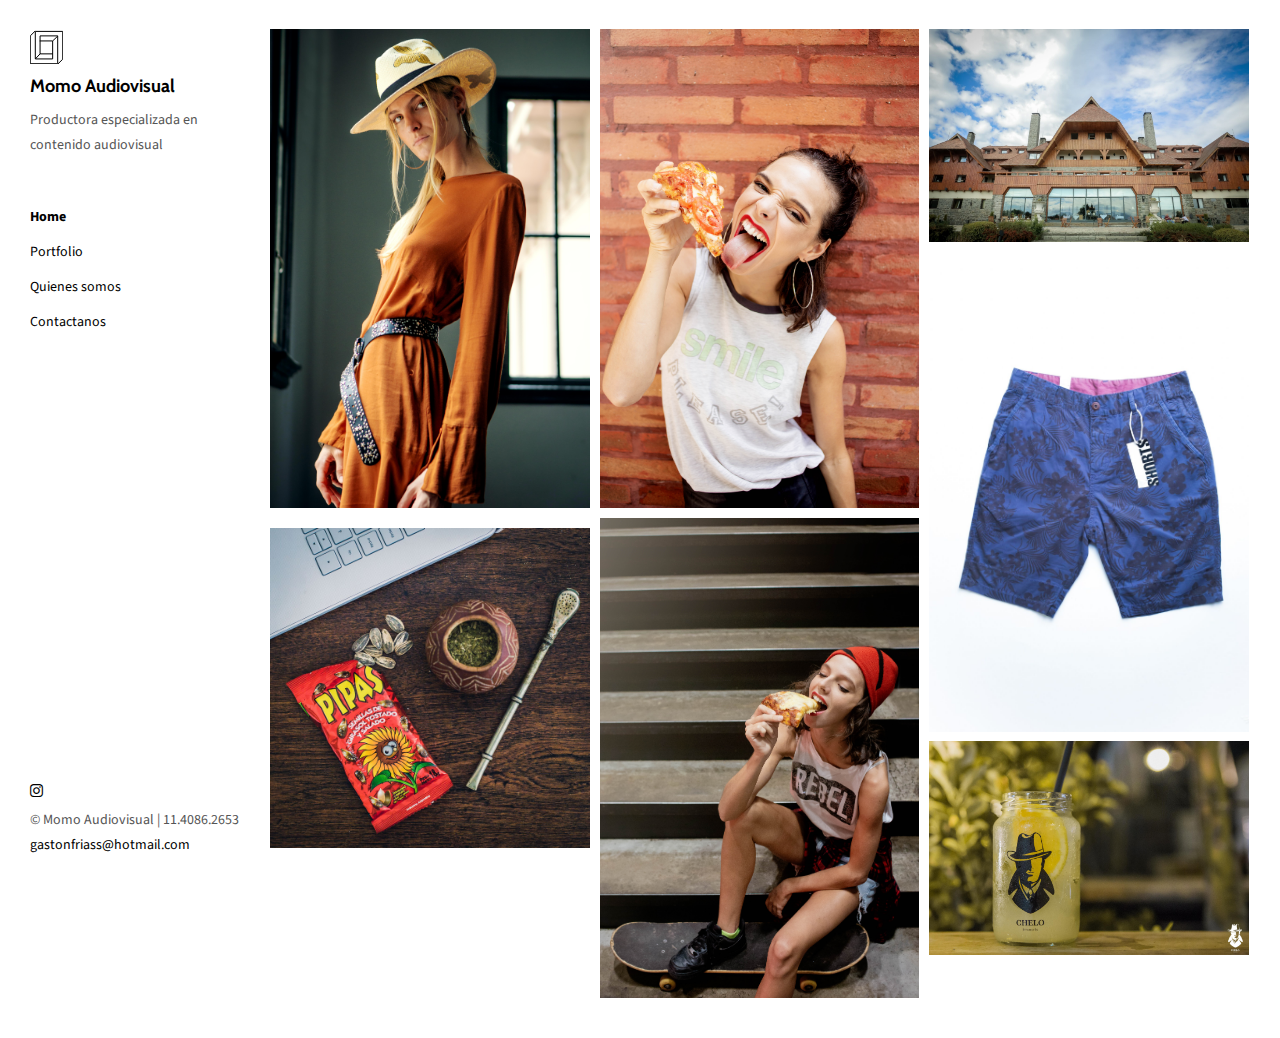
==== commit 083f8793: "Update index.html" ====
--- a/index.html
+++ b/index.html
@@ -19,7 +19,24 @@
 
   <title>Momo Audiovisual</title>  
 
-<link href="./main.82cfd66e.css" rel="stylesheet"></head>
+<link href="./main.82cfd66e.css" rel="stylesheet">
+  <!-- Global site tag (gtag.js) - Google Ads: 701584707 -->
+<script async src="https://www.googletagmanager.com/gtag/js?id=AW-701584707"></script>
+<script>
+  window.dataLayer = window.dataLayer || [];
+  function gtag(){dataLayer.push(arguments);}
+  gtag('js', new Date());
+
+  gtag('config', 'AW-701584707');
+</script>
+<!-- Event snippet for Website sale conversion page -->
+<script>
+  gtag('event', 'conversion', {
+      'send_to': 'AW-701584707/bzv1CL7G6dMBEMOqxc4C',
+      'transaction_id': ''
+  });
+</script>
+  </head>
 
 <body>
 
@@ -46,9 +63,9 @@
       </div>
       <ul class="nav">
         <li><a href="./index.html" title="">Home</a></li>
-        <li><a href="./about.html" title="">Portfolio</a></li>
+        <li><a href="./portfolio.html" title="">Portfolio</a></li>
         <li><a href="./services.html" title="">Quienes somos</a></li>
-        <li><a href="./contact.html" title="">Contactanos</a></li>
+        <li><a href="https://mailchi.mp/5614dbb5515a/momoaudiovisual" target="_blank" title="">Contactanos</a></li>
         
       </ul>
 
@@ -88,7 +105,7 @@
     
     <div class="grid-item">
       <img class="img-responsive" alt="" src="./assets/images/img-05.jpg">
-      <a href="./project.html" class="project-description">
+      <a href="" class="project-description">
         <div class="project-text-holder">
           <div class="project-text-inner">
             <h3>Kentucky</h3>
@@ -100,7 +117,7 @@
 
     <div class="grid-item">
       <img class="img-responsive" alt="" src="./assets/images/img-13.jpg">
-      <a href="./project.html" class="project-description">
+      <a href="" class="project-description">
         <div class="project-text-holder">
           <div class="project-text-inner">
             <h3>Eventos</h3>
@@ -111,7 +128,7 @@
     </div>
     <div class="grid-item">
       <img class="img-responsive" alt="" src="./assets/images/img-07.jpg">
-      <a href="./project.html" class="project-description">
+      <a href="" class="project-description">
         <div class="project-text-holder">
           <div class="project-text-inner">
             <h3>Foto Producto</h3>
@@ -123,7 +140,7 @@
     
     <div class="grid-item">
       <img class="img-responsive" alt="" src="./assets/images/img-04.jpg">
-      <a href="./project.html" class="project-description">
+      <a href="" class="project-description">
         <div class="project-text-holder">
           <div class="project-text-inner">
             <h3>Foto Producto</h3>
@@ -135,7 +152,7 @@
 
     <div class="grid-item">
       <img class="img-responsive" alt="" src="./assets/images/img-11.jpg">
-      <a href="./project.html" class="project-description">
+      <a href="" class="project-description">
         <div class="project-text-holder">
           <div class="project-text-inner">
             <h3>Foto Producto</h3>
@@ -147,7 +164,7 @@
 
     <div class="grid-item">
       <img class="img-responsive" alt="" src="./assets/images/img-10.jpg">
-      <a href="./project.html" class="project-description">
+      <a href="" class="project-description">
         <div class="project-text-holder">
           <div class="project-text-inner">
             <h3>Marcas</h3>
@@ -158,7 +175,7 @@
     </div>
     <div class="grid-item">
       <img class="img-responsive" alt="" src="./assets/images/img-03.jpg">
-      <a href="./project.html" class="project-description">
+      <a href="" class="project-description">
         <div class="project-text-holder">
           <div class="project-text-inner">
             <h3>Foto Producto</h3>
@@ -202,4 +219,4 @@
 
 --><script type="text/javascript" src="./main.85741bff.js"></script></body>
 
-</html>+</html>
--- a/main.82cfd66e.css
+++ b/main.82cfd66e.css
@@ -173,6 +173,17 @@
     display: block;
     max-width: 100%;
     height: auto}
+.img-responsive2 {
+    display: block;
+    max-width: 100%;
+    height: 50rem;
+    transition: transform 1s;
+	}
+.img-responsive2:hover {
+    transform: scale(1.1);
+
+	}
+}
 .img-rounded {
     border-radius: 2px}
 .img-thumbnail {
@@ -279,7 +290,7 @@
     color: #777}
 .text-primary {
     color: #ff6360}
-a.text-primary:focus,a.text-primary:hover {
+a.text-primary:focus,a.text-primary: {
     color: #ff312d}
 .text-success {
     color: #fff}
@@ -1392,11 +1403,13 @@
 .btn-primary.active,.btn-primary:active,.btn-primary:hover,.open>.btn-primary.dropdown-toggle {
     color: #fff;
     background-color: #ff312d;
-    border-color: #ff2723}
+    border-color: #ff2723
+	;}
 .btn-primary.active.focus,.btn-primary.active:focus,.btn-primary.active:hover,.btn-primary:active.focus,.btn-primary:active:focus,.btn-primary:active:hover,.open>.btn-primary.dropdown-toggle.focus,.open>.btn-primary.dropdown-toggle:focus,.open>.btn-primary.dropdown-toggle:hover {
     color: #fff;
     background-color: #ff0e09;
-    border-color: #e00400}
+    border-color: #e00400;
+}
 .btn-primary.active,.btn-primary:active,.open>.btn-primary.dropdown-toggle {
     background-image: none}
 .btn-primary.disabled.focus,.btn-primary.disabled:focus,.btn-primary.disabled:hover,.btn-primary[disabled].focus,.btn-primary[disabled]:focus,.btn-primary[disabled]:hover,fieldset[disabled] .btn-primary.focus,fieldset[disabled] .btn-primary:focus,fieldset[disabled] .btn-primary:hover {
@@ -3016,3 +3029,25 @@
 .list-icons li {
     float: left;
     margin-right: 5px}
+.boton {
+	margin-left: 10rem;
+	transition: transform 1s;
+	}
+	
+.boton:hover {
+	transform: scale(1.5)	
+}
+.descripcion {
+	border-bottom: 2px solid pink;
+	width: 500px;	
+	text-align: center;
+	box-shadow: 4px 4px 5px #888888;
+}
+.descripcion2 {
+	border-bottom: 2px solid pink;
+	width: 300px;	
+}
+
+.fondo {
+	background-image: url(./assets/images/background.png)    ;
+}